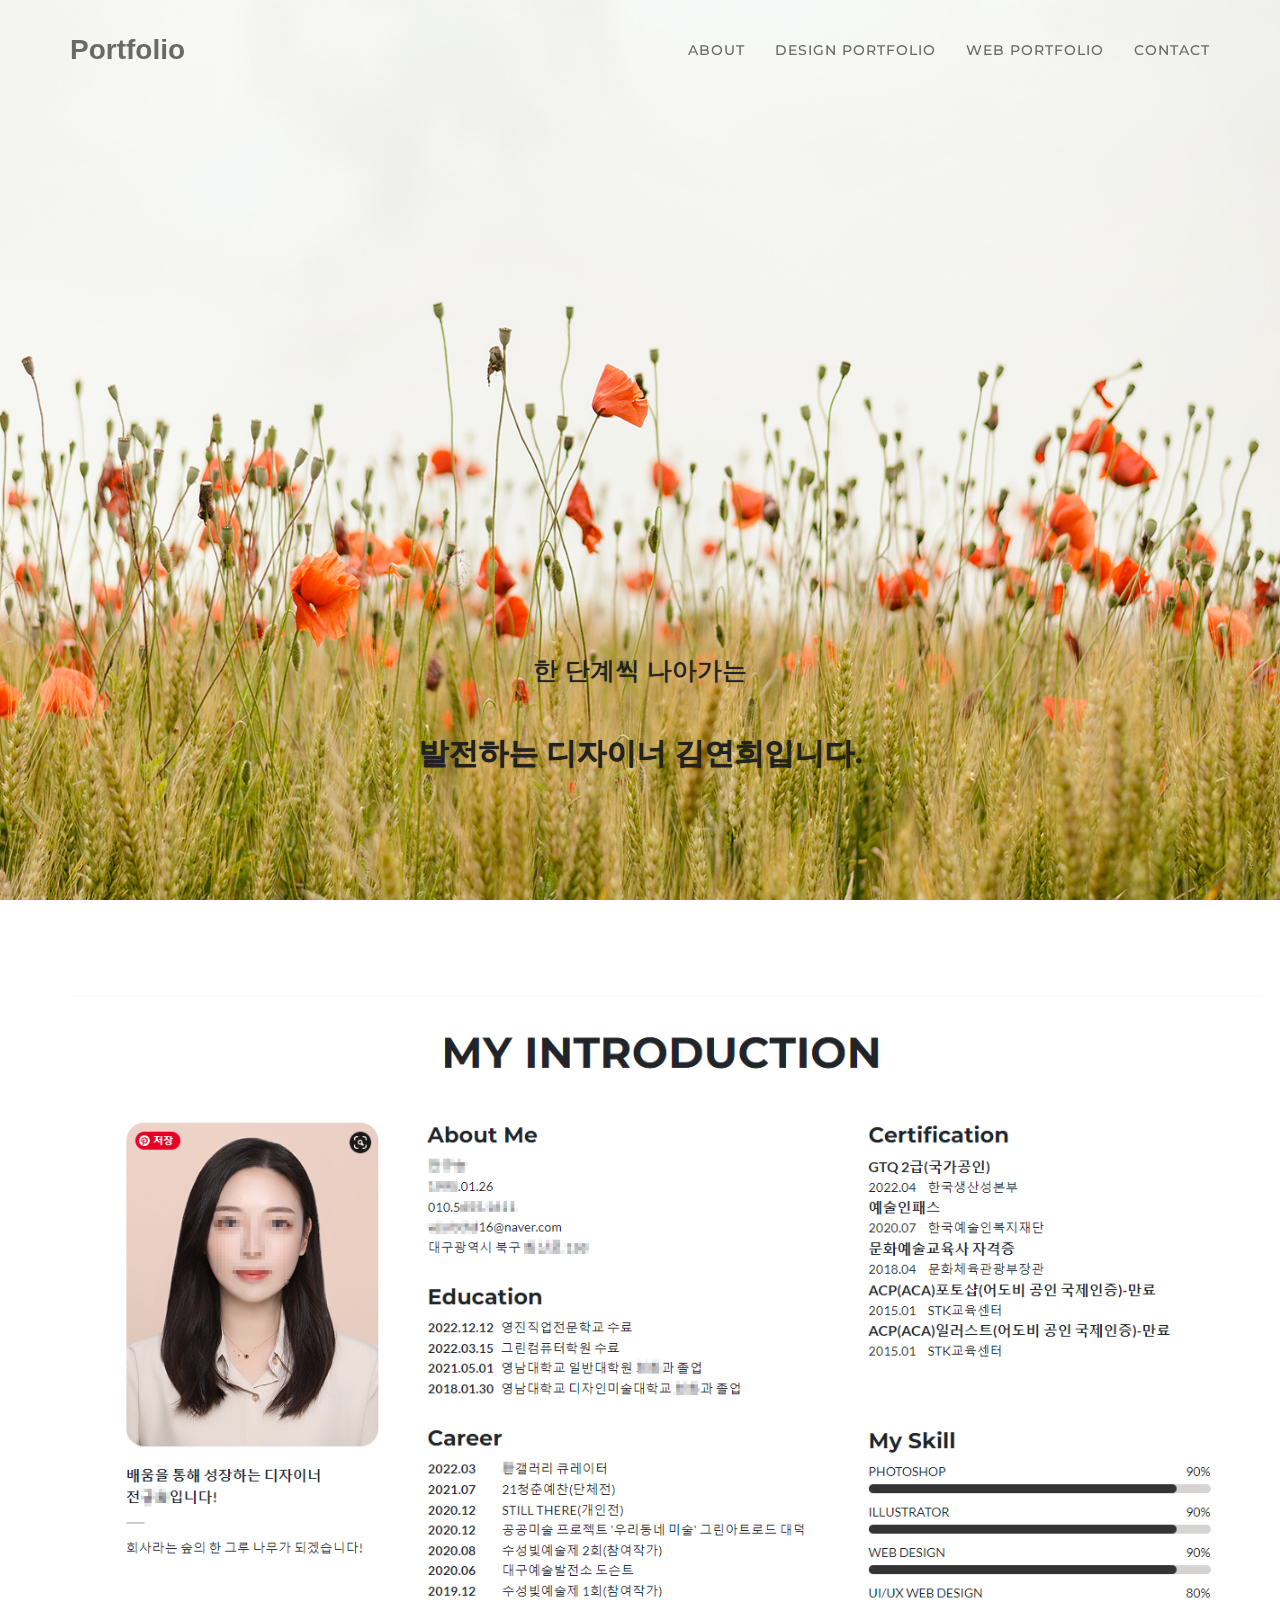
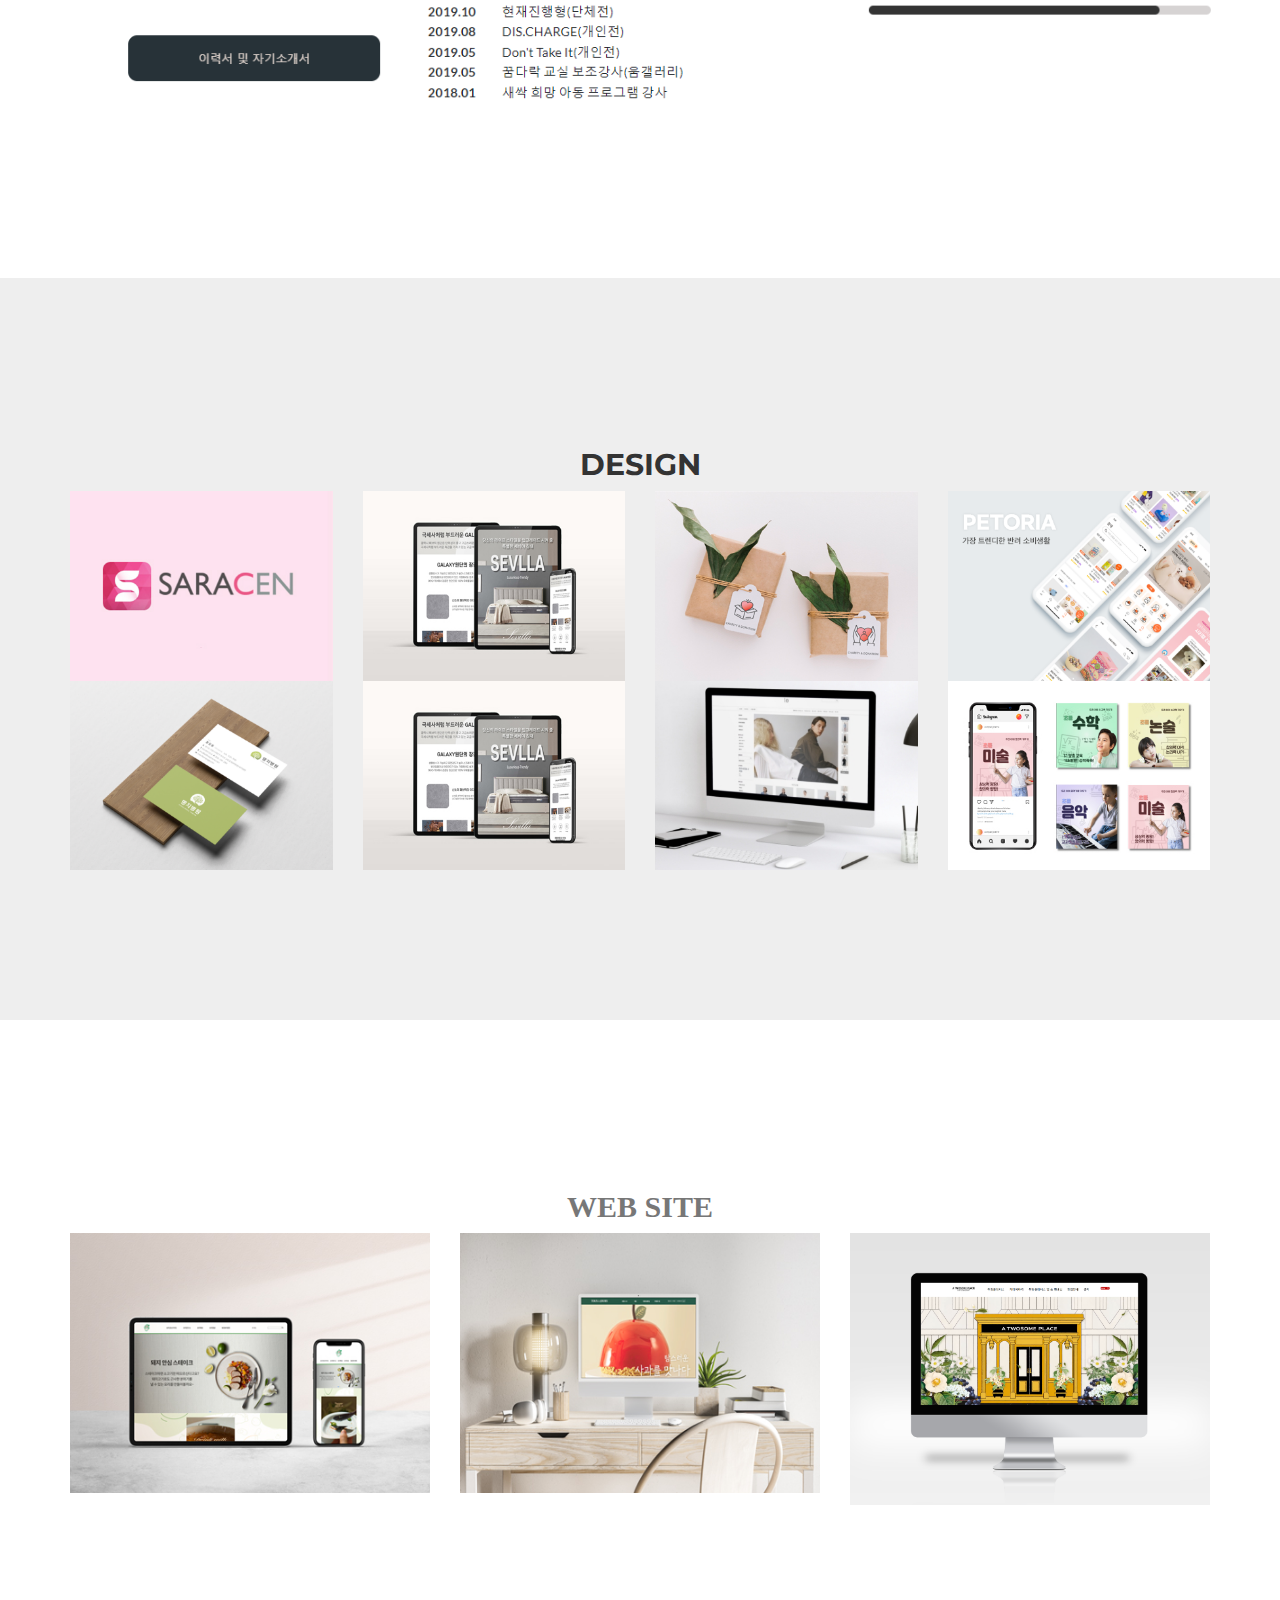
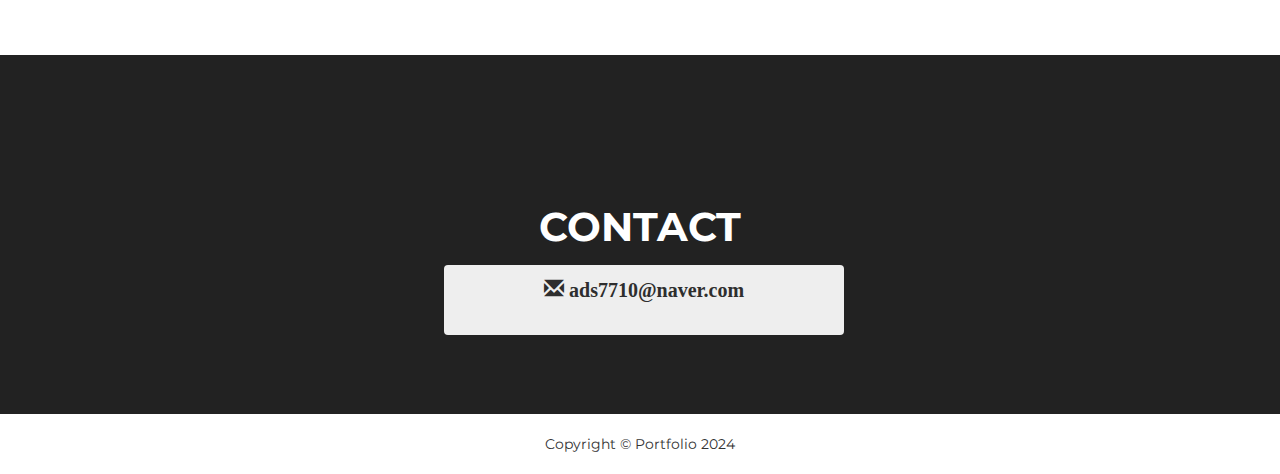
==== index.html @ 78498727 "Add files via upload" ====
<!DOCTYPE html>
<html lang="ko">

<head>
    <meta charset="utf-8">
    <meta http-equiv="X-UA-Compatible" content="IE=edge">
    <meta name="viewport" content="width=device-width, initial-scale=1">
    <title> portfolio </title>
    <link rel="stylesheet" href="https://cdn.jsdelivr.net/npm/wowjs@1.1.3/css/libs/animate.min.css">
    <link href="vendor/bootstrap/css/bootstrap.min.css" rel="stylesheet">
    <link rel="stylesheet" href="https://cdnjs.cloudflare.com/ajax/libs/font-awesome/4.7.0/css/font-awesome.css" />
    <link href="https://fonts.googleapis.com/css?family=Montserrat:400,700" rel="stylesheet" type="text/css">
    <link href="css/agency.css" rel="stylesheet">

</head>

<body id="page-top">
    <!-- #endregion Slider End -->
    <!-- Navigation -->
    <nav id="mainNav" class="navbar navbar-default navbar-custom navbar-fixed-top">
        <div class="container">
            <!-- Brand and toggle get grouped for better mobile display -->
            <div class="navbar-header page-scroll">
                <button type="button" class="navbar-toggle" data-toggle="collapse" data-target="#bs-example-navbar-collapse-1">
                    <span class="sr-only">Toggle navigation</span> Menu <i class="fa fa-bars"></i>
                </button>
                <a class="navbar-brand page-scroll" href="#page-top">Portfolio</a>
            </div>

            <!-- Collect the nav links, forms, and other content for toggling -->
            <div class="collapse navbar-collapse" id="bs-example-navbar-collapse-1">
                <ul class="nav navbar-nav navbar-right">
                    <li class="hidden">
                        <a href="#page-top"></a>
                    </li>
                    <li>
                        <a class="page-scroll" href="#about">About</a>
                    </li>
                    <li>
                        <a class="page-scroll" href="#portfolio">Design Portfolio</a>
                    </li>
                    <li>
                        <a class="page-scroll" href="#portfolio2">Web Portfolio</a>
                    </li>
                    <li>
                        <a class="page-scroll" href="#contact">Contact</a>
                    </li>
                </ul>
            </div>
            <!-- /.navbar-collapse -->
        </div>
        <!-- /.container-fluid -->
    </nav>

    <header>
        <div class="container">
            <div class="intro-text">
                <div class="intro-lead-in wow bounce" data-wow-delay="0s">한 단계씩 나아가는 </div>
                <div class="intro-heading wow fadeInDown" data-wow-delay="0.6s" data-wow-duration="1s">발전하는 디자이너 김연희입니다. </div>
                <a href="#services" class="page-scroll btn btn-xl"></a>
            </div>
        </div>
    </header>

    <!-- About Section -->
    <section id="about">
        <div class="container">
            <div class="row">
                <div class="col-lg-12">
                    <img src="img/about/about.png">
                </div>
            </div>
        </div>
    </section>


    <!-- Portfolio Grid Section -->
    <section id="portfolio" class="bg-light-gray">
        <div class="container">
            <div class="row">
                <div class="col-lg-12 text-center">

                    <h2 class="subtitle">Design</h2>
                </div>
            </div>
            <div class="row">
                <div class="col-md-3 col-sm-6 portfolio-item">
                    <a href="#portfolioModal1" class="portfolio-link" data-toggle="modal">
                        <div class="portfolio-hover">
                            <div class="portfolio-hover-content">
                                <i class="fa fa-plus fa-3x"></i>
                            </div>
                        </div>
                        <img src="img/portfolio/port10.jpg" class="img-responsive" alt="">          <!-- thumbnail 1 -->
                    </a>
                    <div class="caption">
                        <!--  <h4> Contents </h4>
                                               <p class="text-muted"> Contents Design</p>-->
                    </div>
                </div>
                <div class="col-md-3 col-sm-6 portfolio-item">
                    <a href="#portfolioModal2" class="portfolio-link" data-toggle="modal">
                        <div class="portfolio-hover">
                            <div class="portfolio-hover-content">
                                <i class="fa fa-plus fa-3x"></i>
                            </div>
                        </div>
                        <img src="img/portfolio/port08.jpg" class="img-responsive" alt="">          <!-- thumbnail 2 -->
                    </a>
                    <div class="caption">
                        <!-- <h4>Brand Design</h4>
                                              <p class="text-muted">Brand Design</p>-->
                    </div>
                </div>
                <div class="col-md-3 col-sm-6 portfolio-item">
                    <a href="#portfolioModal3" class="portfolio-link" data-toggle="modal">
                        <div class="portfolio-hover">
                            <div class="portfolio-hover-content">
                                <i class="fa fa-plus fa-3x"></i>
                            </div>
                        </div>
                        <img src="img/portfolio/port09.jpg" class="img-responsive" alt="">      <!-- thumbnail 3 -->
                    </a>
                    <div class="caption">
                        <!--    <h4>Contents Design </h4>
                                             <p class="text-muted">Contents Design</p>-->
                    </div>
                </div>
                <div class="col-md-3 col-sm-6 portfolio-item">
                    <a href="#portfolioModal4" class="portfolio-link" data-toggle="modal">
                        <div class="portfolio-hover">
                            <div class="portfolio-hover-content">
                                <i class="fa fa-plus fa-3x"></i>
                            </div>
                        </div>
                        <img src="img/portfolio/port7.png" class="img-responsive" alt="">      <!-- thumbnail 4 -->
                    </a>
                    <div class="caption">
                        <!--  <h4>Contents Design </h4>
                                               <p class="text-muted">Contents Design </p>-->
                    </div>
                </div>
                <div class="col-md-3 col-sm-6 portfolio-item">
                    <a href="#portfolioModal5" class="portfolio-link" data-toggle="modal">
                        <div class="portfolio-hover">
                            <div class="portfolio-hover-content">
                                <i class="fa fa-plus fa-3x"></i>
                            </div>
                        </div>
                        <img src="img/portfolio/port8.png" class="img-responsive" alt="">       <!-- thumbnail 5 -->
                    </a>
                    <div class="caption">
                        <!-- <h4>Contents Design</h4>
                                               <p class="text-muted"> Contents Design </p>-->
                    </div>
                </div>
                <div class="col-md-3 col-sm-6 portfolio-item">
                    <a href="#portfolioModal6" class="portfolio-link" data-toggle="modal">
                        <div class="portfolio-hover">
                            <div class="portfolio-hover-content">
                                <i class="fa fa-plus fa-3x"></i>
                            </div>
                        </div>
                        <img src="img/portfolio/port08.jpg" class="img-responsive" alt="">      <!-- thumbnail 6 -->
                    </a>
                    <div class="caption">
                        <!-- <h4>Mobile UI/UX Design</h4>
                                               <p class="text-muted">Mobile UI/UX Design</p>-->
                    </div>
                </div>
                <div class="col-md-3 col-sm-6 portfolio-item">
                    <a href="#portfolioModal7" class="portfolio-link" data-toggle="modal">
                        <div class="portfolio-hover">
                            <div class="portfolio-hover-content">
                                <i class="fa fa-plus fa-3x"></i>
                            </div>
                        </div>
                        <img src="img/portfolio/port12.jpg" class="img-responsive" alt="">      <!-- thumbnail 7 -->
                    </a>
                    <div class="caption">
                        <!--   <h4>UI/UX Design</h4>
                                            <p class="text-muted">Mobile UI/UX Design</p>-->
                    </div>
                </div>
                <div class="col-md-3 col-sm-6 portfolio-item">
                    <a href="#portfolioModal8" class="portfolio-link" data-toggle="modal">
                        <div class="portfolio-hover">
                            <div class="portfolio-hover-content">
                                <i class="fa fa-plus fa-3x"></i>
                            </div>
                        </div>
                        <img src="img/portfolio/port07.jpg" class="img-responsive" alt="">      <!-- thumbnail 8 -->
                    </a>
                    <div class="caption">
                        <!-- <h4>UI/UX Design</h4>
                                               <p class="text-muted">Mobile UI/UX Design</p>-->
                    </div>
                </div>
            </div>
        </div>
    </section>


    <!------ Web portfolio2 ------>

    <section id="portfolio2" class="">
        <div class="container">
            <div class="row">
                <div class="col-lg-12 text-center">
                    <h2 class="section-subheading text-muted">Web Site</h2>                     <!-- Web Site -->
                </div>
            </div>
            <div class="row">
                <div class="col-md-4 col-sm-6 portfolio-item">
                    <a href="#portfolioModal9" class="portfolio-link" data-toggle="modal">
                        <div class="portfolio-hover">
                            <div class="portfolio-hover-content">
                                <i class="fa fa-plus fa-3x"></i>
                            </div>
                        </div>
                        <img src="img/portfolio/port01.jpg" class="img-responsive" alt="">      <!-- thumbnail 1 -->
                    </a>
                    <div class="portfolio-caption">

                    </div>
                </div>
                <div class="col-md-4 col-sm-6 portfolio-item">
                    <a href="#portfolioModal10" class="portfolio-link" data-toggle="modal">
                        <div class="portfolio-hover">
                            <div class="portfolio-hover-content">
                                <i class="fa fa-plus fa-3x"></i>
                            </div>
                        </div>
                        <img src="img/portfolio/port05.jpg" class="img-responsive" alt="">      <!-- thumbnail 2 -->
                    </a>
                    <div class="portfolio-caption">

                    </div>
                </div>
                <div class="col-md-4 col-sm-6 portfolio-item">
                    <a href="#portfolioModal11" class="portfolio-link" data-toggle="modal">
                        <div class="portfolio-hover">
                            <div class="portfolio-hover-content">
                                <i class="fa fa-plus fa-3x"></i>
                            </div>
                        </div>
                        <img src="img/portfolio/shm.png" class="img-responsive" alt="">         <!-- thumbnail 3 -->
                    </a>
                    <div class="portfolio-caption">

                    </div>
                </div>
            </div>
        </div>
    </section>




    <!-- Contact Section -->
    <section id="contact">
        <div class="container">
            <div class="row">
                <div class="col-lg-12 text-center">
                    <h2 class="section-heading">Contact</h2>
                    <div style="width: 400px; height: 70px; background-color: #eee; ; padding-top: 10px; clear: both; font-family: '맑은 고딕'; font-weight: bolder; color: #2E2E2E; font-size: 20px; border: 1px solid transparent; border-radius: 4px; position: absolute; top: 50%; left: 43%; margin-top:30px; margin-right: 0; margin-left: -114px; margin-bottom: 0;"> <span class="glyphicon glyphicon-envelope" aria-hidden="true"></span> ads7710@naver.com</div>
                </div>
            </div>
        </div>
    </section>

    <footer>
        <div class="container">
            <div class="row">
                <div class="col-md-6">
                    <span class="copyright">Copyright &copy; Portfolio 2024</span>
                </div>
            </div>
        </div>
    </footer>


    <!-- Project 1 -->
    <div class="portfolio-modal modal fade" id="project1" tabindex="-1" role="dialog" aria-hidden="true">
        <div class="modal-dialog">
            <div class="modal-content">
                <div class="close-modal" data-dismiss="modal">
                    <div class="lr">
                        <div class="rl">
                        </div>
                    </div>
                </div>
                <div class="container">
                    <div class="row">
                        <div class="col-lg-12 col-lg-offset-2">
                            <div class="modal-body">
                                <!-- Project Details Go Here -->
                                <h2> Web Contents Design </h2>
                                <p class="item-intro text-muted">Web Contents Design </p>
                                <img class="img-centered" src="img/portfolio/banner0.jpg" alt="포트폴리오">
                                <p> 그래픽 수업을 통해 만든 결과물입니다. </p>
                                <p>그래픽 프로그램을 이용한 그림작업,포스터디자인,리플렛,브러슈어 작업을 할 수 있습니다.
                                </p>
                                <button type="butt#a96280on" class="btn btn-primary" data-dismiss="modal"><i class="fa fa-times"></i> Close Project</button>
                            </div>
                        </div>
                    </div>
                </div>
            </div>
        </div>
    </div>

    <div class="portfolio-modal modal fade" id="portfolioModal1" tabindex="-1" role="dialog" aria-hidden="true">
        <div class="modal-dialog">
            <div class="modal-content">
                <div class="close-modal" data-dismiss="modal">
                    <div class="lr">
                        <div class="rl">
                        </div>
                    </div>
                </div>
                <div class="container">
                    <div class="row">
                        <div class="col-lg-12 col-lg-offset-2">
                            <div class="modal-body">
                                <!-- Project Details Go Here -->
                                <h2> Web Contents Design </h2>
                                <p class="item-intro text-muted">Web Contents Design </p>
                                <img class="img-centered" src="img/portfolio/banner0.jpg" alt="포트폴리오">
                                <p> 그래픽 수업을 통해 만든 결과물입니다. </p>
                                <p>그래픽 프로그램을 이용한 그림작업,포스터디자인,리플렛,브러슈어 작업을 할 수 있습니다.
                                </p>
                                <button type="butt#a96280on" class="btn btn-primary" data-dismiss="modal"><i class="fa fa-times"></i> Close Project</button>
                            </div>
                        </div>
                    </div>
                </div>
            </div>
        </div>
    </div>








    <!-- Portfolio Modals -->
    <!-- Use the modals below to showcase details about your portfolio projects! -->

    <!-- Portfolio Modal 1 -->
    <div class="portfolio-modal modal fade" id="portfolioModal1" tabindex="-1" role="dialog" aria-hidden="true">
        <div class="modal-dialog">
            <div class="modal-content">
                <div class="close-modal" data-dismiss="modal">
                    <div class="lr">
                        <div class="rl">
                        </div>
                    </div>
                </div>
                <div class="container">
                    <div class="row">
                        <div class="col-lg-12 col-lg-offset-2">
                            <div class="modal-body">
                                <!-- Project Details Go Here -->
                                <h2> Web Contents Design </h2>
                                <p class="item-intro text-muted">Web Contents Design </p>
                                <img class="img-centered" src="img/portfolio/banner0.jpg" alt="포트폴리오">
                                <p> 그래픽 수업을 통해 만든 결과물입니다. </p>
                                <p>그래픽 프로그램을 이용한 그림작업,포스터디자인,리플렛,브러슈어 작업을 할 수 있습니다.
                                </p>
                                <button type="butt#a96280on" class="btn btn-primary" data-dismiss="modal"><i class="fa fa-times"></i> Close Project</button>
                            </div>
                        </div>
                    </div>
                </div>
            </div>
        </div>
    </div>

    <!-- Portfolio Modal 2 -->
    <div class="portfolio-modal modal fade" id="portfolioModal2" tabindex="-1" role="dialog" aria-hidden="true">
        <div class="modal-dialog">
            <div class="modal-content">
                <div class="close-modal" data-dismiss="modal">
                    <div class="lr">
                        <div class="rl">
                        </div>
                    </div>
                </div>
                <div class="container">
                    <div class="row">
                        <div class="col-lg-12 col-lg-offset-2">
                            <div class="modal-body">
                                <h2> Brand </h2>
                                <p class="item-intro text-muted"> Brand work </p>
                                <img class="img-responsive img-centered" src="img/portfolio/clinic.png" alt="상품 사진 밝기 보"><br>
                                <img class="img-responsive img-centered" src="img/portfolio/doggy-on.jpg" alt="상품 사진 밝기 보">
                                <p>기업에 맞는 브랜드 디자인을 할 수 있습나다. </p>
                                <p></p>
                                <button type="button" class="btn btn-primary" data-dismiss="modal"><i class="fa fa-times"></i> Close Project</button>
                            </div>
                        </div>
                    </div>
                </div>
            </div>
        </div>
    </div>

    <!-- Portfolio Modal 3 -->
    <div class="portfolio-modal modal fade" id="portfolioModal3" tabindex="-1" role="dialog" aria-hidden="true">
        <div class="modal-dialog">
            <div class="modal-content">
                <div class="close-modal" data-dismiss="modal">
                    <div class="lr">
                        <div class="rl">
                        </div>
                    </div>
                </div>
                <div class="container">
                    <div class="row">
                        <div class="col-lg-12 col-lg-offset-2">
                            <div class="modal-body">
                                <!-- Project Details Go Here -->
                                <h2> Web site work </h2>
                                <p class="item-intro text-muted"> </p>
                                <p class="item-intro text-muted"><span> view </span>
                                    <a href="http://id.dothome.co.kr"> http://id.dothome.co.kr </a>
                                </p>
                                <p class="item-intro text-muted"> <span> Adobe XD or Figma link </span>
                                    <a href="http://id.dothome.co.kr"> https://www.figma.com/file </a>
                                </p>

                                <img class="img-responsive img-centered" src="img/portfolio/davinci.jpg" alt="웹페이지 제">

                                <p> Web site를 제작할 수 있습니다.</p>
                                <button type="button" class="btn btn-primary" data-dismiss="modal"><i class="fa fa-times"></i> Close Project</button>
                            </div>
                        </div>
                    </div>
                </div>
            </div>
        </div>
    </div>

    <!-- Portfolio Modal 4 -->
    <div class="portfolio-modal modal fade" id="portfolioModal4" tabindex="-1" role="dialog" aria-hidden="true">
        <div class="modal-dialog">
            <div class="modal-content">
                <div class="close-modal" data-dismiss="modal">
                    <div class="lr">
                        <div class="rl">
                        </div>
                    </div>
                </div>
                <div class="container">
                    <div class="row">
                        <div class="col-lg-12 col-lg-offset-2">
                            <div class="modal-body">
                                <!-- Project Details Go Here -->
                                <h2>Web site work</h2>
                                <p class="item-intro text-muted">Web site work 제작</p>

                                <img class="img-responsive img-centered" src="img/portfolio/beatsport.png" alt="">
                                <p> Web site를 제작할 수 있습니다.</p>
                                <button type="button" class="btn btn-primary" data-dismiss="modal"><i class="fa fa-times"></i> Close Project</button>
                            </div>
                        </div>
                    </div>
                </div>
            </div>
        </div>
    </div>

    <!-- Portfolio Modal 5 -->
    <div class="portfolio-modal modal fade" id="portfolioModal5" tabindex="-1" role="dialog" aria-hidden="true">
        <div class="modal-dialog">
            <div class="modal-content">
                <div class="close-modal" data-dismiss="modal">
                    <div class="lr">
                        <div class="rl">
                        </div>
                    </div>
                </div>
                <div class="container">
                    <div class="row">
                        <div class="col-lg-12 col-lg-offset-2">
                            <div class="modal-body">
                                <!-- Project Details Go Here -->
                                <h2>Shoppingmall Website </h2>
                                <p class="item-intro text-muted">
                                <h3>Link :<a href="http://gkflfl333.cafe24.com/" style="text-transform: lowercase;font-style:italic; "> http://gkflfl333.cafe24.com/</a></h3>
                                <img class="img-centered" src="img/portfolio/cafe24.png" alt="">

                                <button type="button" class="btn btn-primary" data-dismiss="modal"><i class="fa fa-times"></i> Close Project</button>
                            </div>
                        </div>
                    </div>
                </div>
            </div>
        </div>
    </div>

    <!-- Portfolio Modal 6 -->
    <div class="portfolio-modal modal fade" id="portfolioModal6" tabindex="-1" role="dialog" aria-hidden="true">
        <div class="modal-dialog">
            <div class="modal-content">
                <div class="close-modal" data-dismiss="modal">
                    <div class="lr">
                        <div class="rl">
                        </div>
                    </div>
                </div>
                <div class="container">
                    <div class="row">
                        <div class="col-lg-12 col-lg-offset-2">
                            <div class="modal-body">
                                <!-- Project Details Go Here -->
                                <h2>UI/UX Mobile Design</h2>
                                <p class="item-intro text-muted">UI/UX Mobile Design</p>
                                <img class="img-responsive img-centered" src="img/portfolio/uxui.png" alt="">
                                <p></p>
                                <button type="button" class="btn btn-primary" data-dismiss="modal"><i class="fa fa-times"></i> Close Project</button>
                            </div>
                        </div>
                    </div>
                </div>
            </div>
        </div>
    </div>

    <!-- Portfolio Modal 7 -->
    <div class="portfolio-modal modal fade" id="portfolioModal7" tabindex="-1" role="dialog" aria-hidden="true">
        <div class="modal-dialog">
            <div class="modal-content">
                <div class="close-modal" data-dismiss="modal">
                    <div class="lr">
                        <div class="rl">
                        </div>
                    </div>
                </div>
                <div class="container">
                    <div class="row">
                        <div class="col-lg-12 col-lg-offset-2">
                            <div class="modal-body">
                                <!-- Project Details Go Here -->
                                <h2>UI/UX Mobile Design</h2>
                                <p class="item-intro text-muted">UI/UX Mobile Design</p>
                                <img class="img-responsive img-centered" src="img/portfolio/uxui.png" alt="">
                                <p></p>
                                <button type="button" class="btn btn-primary" data-dismiss="modal"><i class="fa fa-times"></i> Close Project</button>
                            </div>
                        </div>
                    </div>
                </div>
            </div>
        </div>
    </div>

    <!-- Portfolio Modal 8 -->
    <div class="portfolio-modal modal fade" id="portfolioModal8" tabindex="-1" role="dialog" aria-hidden="true">
        <div class="modal-dialog">
            <div class="modal-content">
                <div class="close-modal" data-dismiss="modal">
                    <div class="lr">
                        <div class="rl">
                        </div>
                    </div>
                </div>
                <div class="container">
                    <div class="row">
                        <div class="col-lg-12 col-lg-offset-2">
                            <div class="modal-body">
                                <!-- Project Details Go Here -->
                                <h2>UI/UX Mobile Design</h2>
                                <p class="item-intro text-muted">UI/UX Mobile Design</p>
                                <img class="img-responsive img-centered" src="img/portfolio/uxui.png" alt="">
                                <p></p>
                                <button type="button" class="btn btn-primary" data-dismiss="modal"><i class="fa fa-times"></i> Close Project</button>
                            </div>
                        </div>
                    </div>
                </div>
            </div>
        </div>
    </div>


    <!-- web Portfolio2 Modal 9 -->
    <!-- Portfolio Modal 9 -->

    <div class="portfolio-modal modal fade" id="portfolioModal9" tabindex="-1" role="dialog" aria-hidden="true">
        <div class="modal-dialog">
            <div class="modal-content">
                <div class="close-modal" data-dismiss="modal">
                    <div class="lr">
                        <div class="rl">
                        </div>
                    </div>
                </div>
                <div class="container">
                    <div class="row">
                        <div class="col-lg-12 col-lg-offset-2">
                            <div class="modal-body">
                                <!-- Project Details Go Here -->
                                <h2>LIVE Website </h2>
                                <h5>Responsive Renewal web Design
                                </h5>
                                <p>
                                    <button class="btn btn-primary"><a href="http://bootnip.dothome.co.kr/project.pdf" style="text-transform: lowercase;font-style:italic; "> 기획서 보기 </a></button>
                                    <button class="btn btn-primary"><a href="http://gkflfl333.cafe24.com/" style="text-transform: lowercase;font-style:italic; "> 사이트 바로가기 </a></button>
                                </p>
                                <img class="img-responsive img-centered" src="img/portfolio/p09.jpg" alt="">
                                <p></p>
                                <button type="button" class="btn btn-primary" data-dismiss="modal"><i class="fa fa-times"></i> Close Project</button>
                            </div>
                        </div>
                    </div>
                </div>
            </div>
        </div>
    </div>

    <!-- Portfolio Modal 10 -->
    <div class="portfolio-modal modal fade" id="portfolioModal10" tabindex="-1" role="dialog" aria-hidden="true">
        <div class="modal-dialog">
            <div class="modal-content">
                <div class="close-modal" data-dismiss="modal">
                    <div class="lr">
                        <div class="rl">
                        </div>
                    </div>
                </div>
                <div class="container">
                    <div class="row">
                        <div class="col-lg-12 col-lg-offset-2">
                            <div class="modal-body">
                                <!-- Project Details Go Here -->
                                <h2>Website Project</h2>
                                <h5 class="item-intro text-muted">Renewal web Design</h5>
                                <p>
                                    <button class="btn btn-primary"><a href="http://bootnip.dothome.co.kr/project.pdf" style="text-transform: lowercase;font-style:italic; "> 기획서 보기 </a></button>
                                    <button class="btn btn-primary"><a href="http://gkflfl333.cafe24.com/" style="text-transform: lowercase;font-style:italic; "> Figma Design </a></button>
                                    <button class="btn btn-primary"><a href="http://gkflfl333.cafe24.com/" style="text-transform: lowercase;font-style:italic; "> 사이트 바로가기 </a></button>
                                </p>
                                <img class="img-responsive img-centered" src="img/portfolio/p10.jpg" alt="">
                                <p></p>
                                <button type="button" class="btn btn-primary" data-dismiss="modal"><i class="fa fa-times"></i> Close Project</button>
                            </div>
                        </div>
                    </div>
                </div>
            </div>
        </div>
    </div>

    <!-- Portfolio Modal 11 -->
    <div class="portfolio-modal modal fade" id="portfolioModal11" tabindex="-1" role="dialog" aria-hidden="true">
        <div class="modal-dialog">
            <div class="modal-content">
                <div class="close-modal" data-dismiss="modal">
                    <div class="lr">
                        <div class="rl">
                        </div>
                    </div>
                </div>
                <div class="container">
                    <div class="row">
                        <div class="col-lg-12 col-lg-offset-2">
                            <div class="modal-body">
                                <!-- Project Details Go Here -->
                                <h2>Shoppingmall Design</h2>
                                <h5 class="item-intro text-muted">Cafe24 Design</h5>
                                <p><button class="btn btn-primary"><a href="http://gkflfl333.cafe24.com/" style="text-transform: lowercase;font-style:italic; "> 사이트 바로가기 </a></button>
                                </p>
                                <img class="img-responsive img-centered" src="img/portfolio/shop.jpg" alt="">
                                <p></p>
                                <button type="button" class="btn btn-primary" data-dismiss="modal"><i class="fa fa-times"></i> Close Project</button>
                            </div>
                        </div>
                    </div>
                </div>
            </div>
        </div>
    </div>
    <!-- jQuery -->
    <script src="vendor/jquery/jquery.min.js"></script>

    <!-- Bootstrap Core JavaScript -->
    <script src="vendor/bootstrap/js/bootstrap.min.js"></script>

    <!-- Plugin JavaScript -->
    <script src="https://cdnjs.cloudflare.com/ajax/libs/jquery-easing/1.3/jquery.easing.min.js" integrity="sha384-mE6eXfrb8jxl0rzJDBRanYqgBxtJ6Unn4/1F7q4xRRyIw7Vdg9jP4ycT7x1iVsgb" crossorigin="anonymous"></script>

    <!-- Contact Form JavaScript -->
    <script src="js/jqBootstrapValidation.js"></script>
    <script src="js/contact_me.js"></script>

    <!-- Theme JavaScript -->
    <script src="js/agency.min.js"></script>
    <script src="https://cdn.jsdelivr.net/npm/wowjs@1.1.3/dist/wow.min.js"></script>
    <script>
        window.addEventListener('scroll', function(e) {
            if ($(window).scrollTop() <= 50) {
                $('.wow').removeClass('animated');
                $('.wow').removeAttr('style');
                new WOW().init();
            }
        });

    </script>

</body>

</html>
---- css/agency.css ----
/*!
 * Start Bootstrap - Agency v3.3.7+1 (http://startbootstrap.com/template-overviews/agency)
 * Copyright 2013-2016 Start Bootstrap
 * Licensed under MIT (https://github.com/BlackrockDigital/startbootstrap/blob/gh-pages/LICENSE)
 */
.btn-primary.active,
.btn-primary:active,
.btn-xl.active,
.btn-xl:active,
.open .dropdown-toggle.btn-primary,
.open .dropdown-toggle.btn-xl {
    background-image: none
}

body {
    overflow-x: hidden;
    font-family: "Roboto Slab", "Helvetica Neue", Helvetica, Arial, sans-serif;
    webkit-tap-highlight-color: #fed136
}

.btn-primary,
.btn-xl,
h1,
h2,
h3,
h4,
h5,
h6 {
    font-family: Montserrat, "Helvetica Neue", Helvetica, Arial, sans-serif;
    text-transform: uppercase;
    font-weight: 700
}

.text-muted {
    color: #777777;
    font-family: 'alex-brush';
}

.text-primary,
a {
    color: #000000
}

p {
    font-size: 14px;
    line-height: 1.75
}

p.large {
    font-size: 16px
}

a,
a.active,
a:active,
a:focus,
a:hover {
    outline: 0
}

a.active,
a:active,
a:focus,
a:hover {
    color: #eee;
}

.img-centered {
    margin: 0 auto
}

.bg-light-gray {
    background-color: #eee
}

.bg-darkest-gray {
    background-color: antiquewhite;
}

.btn-primary {
    color: #444444;
    background-color: white;
    border-color: #444444
}

.btn-primary.active,
.btn-primary:active,
.btn-primary:focus,
.btn-primary:hover,
.open .dropdown-toggle.btn-primary {
    color: #696969;
    background-color: #444444;
    border-color: #696969;
}

.btn-primary.disabled,
.btn-primary.disabled.active,
.btn-primary.disabled:active,
.btn-primary.disabled:focus,
.btn-primary.disabled:hover,
.btn-primary[disabled],
.btn-primary[disabled].active,
.btn-primary[disabled]:active,
.btn-primary[disabled]:focus,
.btn-primary[disabled]:hover,
fieldset[disabled] .btn-primary,
fieldset[disabled] .btn-primary.active,
fieldset[disabled] .btn-primary:active,
fieldset[disabled] .btn-primary:focus,
fieldset[disabled] .btn-primary:hover {
    background-color: #fed136;
    border-color: #fed136
}

.btn-primary .badge {
    color: #fed136;
    background-color: #fff
}

.btn-xl {
    color: #ffffff;
    background-color: border-color: #696969;
    border-radius: 3px;
    font-size: 18px;
    padding: 20px 40px
}

.btn-xl.active,
.btn-xl:active,
.btn-xl:focus,
.btn-xl:hover,
.open .dropdown-toggle.btn-xl {
    color: #ffffff;
    background-color: rgba(198, 198, 198, 0.4);
    border-color: rgba(198, 198, 198, 0.4);

}

.btn-xl.disabled,
.btn-xl.disabled.active,
.btn-xl.disabled:active,
.btn-xl.disabled:focus,
.btn-xl.disabled:hover,
.btn-xl[disabled],
.btn-xl[disabled].active,
.btn-xl[disabled]:active,
.btn-xl[disabled]:focus,
.btn-xl[disabled]:hover,
fieldset[disabled] .btn-xl,
fieldset[disabled] .btn-xl.active,
fieldset[disabled] .btn-xl:active,
fieldset[disabled] .btn-xl:focus,
fieldset[disabled] .btn-xl:hover {
    background-color: #fed136;
    border-color: #fed136
}

.btn-xl .badge {
    color: #fed136;
    background-color: #fff
}

.navbar-custom {
    background-color: #696969;
    border-color: transparent
}

.navbar-custom .navbar-brand {
    color: #696969;
    font-family: "Helvetica Neue", Helvetica, Arial, sans-serif;
    font-weight: bolder;
}

.navbar-custom .navbar-brand.active,
.navbar-custom .navbar-brand:active,
.navbar-custom .navbar-brand:focus,
.navbar-custom .navbar-brand:hover {
    color: #696969;
    font-family: "Helvetica Neue", Helvetica, Arial, sans-serif;
}

.navbar-custom .nav li a,
.navbar-custom .navbar-toggle {
    font-family: Montserrat, "Helvetica Neue", Helvetica, Arial, sans-serif;
    color: #696969;
    text-transform: uppercase
}

.navbar-custom .navbar-collapse {
    border-color: rgba(255, 255, 255, 0.02)
}

.navbar-custom .navbar-toggle {
    background-color: ;
    border-color: ;
    font-size: 12px
}

.navbar-custom .navbar-toggle:focus,
.navbar-custom .navbar-toggle:hover {
    background-color: #444444
}

.navbar-custom .nav li a {
    font-weight: 510;
    letter-spacing: 1px;
    color: #696969;
    ;
}

.navbar-custom .nav li a:focus,
.navbar-custom .nav li a:hover {
    color: #c6c6c6;
    outline: 0
}

.navbar-custom .navbar-nav > .active > a {
    border-radius: 0;
    color: #080808;
    background-color: darkslategray
}

.navbar-custom .navbar-nav > .active > a:focus,
.navbar-custom .navbar-nav > .active > a:hover {
    color: #c6c6c6;
    background-color: #444444
}

@media (min-width:768px) {
    .navbar-custom {
        background-color: transparent;
        padding: 25px 0;
        -webkit-transition: padding .3s;
        -moz-transition: padding .3s;
        transition: padding .3s;
        border: none
    }

    .navbar-custom .navbar-brand {
        font-size: 2em;
        -webkit-transition: all .3s;
        -moz-transition: all .3s;
        transition: all .3s
    }

    .navbar-custom .navbar-nav > .active > a {
        border-radius: 3px
    }

    .navbar-custom.affix {
        background-color: #121213;
        padding: 10px 0
    }

    .navbar-custom.affix .navbar-brand {
        font-size: 1.5em
    }
}

header {
    height: 100vh;

    background-image: url(../img/ba12.jpg);
    background-repeat: no-repeat;
    background-attachment: scroll;
    background-position: center center;
    -webkit-background-size: 100% 100%;
    -moz-background-size: cover;
    background-size: 100% 100%;
    -o-background-size: cover;
    text-align: center;
    color: #222;

}

header .intro-text {
    padding-top: 550px;
    padding-bottom: 4rem
}

header .intro-text .intro-lead-in {
    font-family: "Droid Serif", "Helvetica Neue", Helvetica, Arial, sans-serif;
    font-style: 500;
    font-size: 25px;
    line-height: 22px;
    margin-bottom: 25px;
}

header .intro-text .intro-heading {
    font-family: "맑은 고딕", Montserrat, "Helvetica Neue", Helvetica, Arial, sans-serif;
    text-transform: uppercase;
    font-weight: 600;
    font-size: 30px;
    line-height: 50px;
    margin-bottom: 25px;

}

@media (min-width:768px) {
    header .intro-text {
        padding-top: 650px;
        padding-bottom: 200px
    }

    header .intro-text .intro-lead-in {
        font-family: "Droid Serif", "Helvetica Neue", Helvetica, Arial, sans-serif;
        font-style: normal;
        font-size: 25px;
        line-height: 40px;
        margin-bottom: 25px;
        text-shadow: 0px 0px 1px #000;
    }

    header .intro-text .intro-heading {
        font-family: "맑은 고딕"Montserrat, "Helvetica Neue", Helvetica, Arial, sans-serif;
        text-transform: uppercase;
        font-weight: 600;
        font-size: 30px;
        line-height: 75px;
        margin-bottom: 50px;
        text-shadow: 0px 0px 1px #000;
    }
}

section {
    padding: 170px 0;
}

section h2.section-heading {
    font-size: 40px;
    margin-top: 0;
    margin-bottom: 15px;
}

section h4 {
    font-size: 1.8rem;
    font-family: "Droid Serif", "Helvetica Neue", Helvetica, Arial, sans-serif;
    text-transform: none;
    font-weight: 400;
    margin-bottom: 20px;
}

@media (min-width: 768px) {
    section {
        padding: 150px 0;
    }
}

.service-heading {
    margin: 15px 0;
    text-transform: none;
}

#portfolio .portfolio-item {
    margin: 0 0 5px;
    right: 0;
}

#portfolio .portfolio-item img {
    width: 100%;
}

#portfolio2 .portfolio-item img {
    width: 100%;
}

.portfolio-item .portfolio-link {
    display: block;
    position: relative;
    max-width: 440px;
    margin: 0 auto;
}

.portfolio-item .portfolio-link .portfolio-hover {
    background: rgba(0, 0, 0, 0.5);
    position: absolute;
    width: 100%;
    height: 100%;
    opacity: 0;
    transition: all ease 0.5s;
    -webkit-transition: all ease 0.5s;
    -moz-transition: all ease 0.5s;
}

.portfolio-item .portfolio-link .portfolio-hover:hover {
    opacity: 1;
}

.portfolio-item .portfolio-link .portfolio-hover .portfolio-hover-content {
    position: absolute;
    width: 100%;
    height: 20px;
    font-size: 20px;
    text-align: center;
    top: 50%;
    margin-top: -12px;
    color: white;
}

#portfolio .portfolio-item .portfolio-link .portfolio-hover .portfolio-hover-content i {
    margin-top: -12px;
}

#portfolio .portfolio-item .portfolio-link .portfolio-hover .portfolio-hover-content h3,
#portfolio .portfolio-item .portfolio-link .portfolio-hover .portfolio-hover-content h4 {
    margin: 0;
}

#portfolio .portfolio-item .portfolio-caption {
    max-width: 400px;
    margin: 0 auto;
    background-color: white;
    text-align: center;
    padding: 15px;
}

#portfolio .portfolio-item .portfolio-caption h4 {
    text-transform: capitalize;
    margin: 0;
}

#portfolio .portfolio-item .portfolio-caption p {
    font-family: "Droid Serif", "Helvetica Neue", Helvetica, Arial, sans-serif;
    font-style: italic;
    font-size: 16px;
    margin: 0;
}

#portfolio * {
    z-index: 2;
}

@media (min-width: 767px) {
    #portfolio .portfolio-item {
        margin: 0 auto;
    }

}

aside.clients img {
    margin: 50px auto;
}

section#about {
    padding-top: 90px;

}

section#contact {
    background-color: #222222;
    background-image: url('../img/map-image.png');
    background-position: center;
    background-repeat: no-repeat;
}

section#contact .section-heading {
    color: white;
}

section#contact .form-group {
    margin-bottom: 25px;
}

section#contact .form-group input,
section#contact .form-group textarea {
    padding: 20px;
}

section#contact .form-group input.form-control {
    height: auto;
}

section#contact .form-group textarea.form-control {
    height: 236px;
}

section#contact .form-control:focus {
    border-color: #fed136;
    box-shadow: none;
}

section#contact ::-webkit-input-placeholder {
    font-family: "Montserrat", "Helvetica Neue", Helvetica, Arial, sans-serif;
    text-transform: uppercase;
    font-weight: 700;
    color: #eeeeee;
}

section#contact :-moz-placeholder {
    /* Firefox 18- */
    font-family: "Montserrat", "Helvetica Neue", Helvetica, Arial, sans-serif;
    text-transform: uppercase;
    font-weight: 700;
    color: #eeeeee;
}

section#contact ::-moz-placeholder {
    /* Firefox 19+ */
    font-family: "Montserrat", "Helvetica Neue", Helvetica, Arial, sans-serif;
    text-transform: uppercase;
    font-weight: 700;
    color: #eeeeee;
}

section#contact :-ms-input-placeholder {
    font-family: "Montserrat", "Helvetica Neue", Helvetica, Arial, sans-serif;
    text-transform: uppercase;
    font-weight: 700;
    color: #eeeeee;
}

section#contact .text-danger {
    color: #e74c3c;
}

footer {
    padding: 10px 0;
    text-align: center;
}

footer span.copyright {
    line-height: 40px;
    font-family: "Montserrat", "Helvetica Neue", Helvetica, Arial, sans-serif;
    text-transform: uppercase;
    text-transform: none;
}

footer ul.quicklinks {
    margin-bottom: 0;
    line-height: 40px;
    font-family: "Montserrat", "Helvetica Neue", Helvetica, Arial, sans-serif;
    text-transform: uppercase;
    text-transform: none;
}

ul.social-buttons {
    margin-bottom: 0;
}

ul.social-buttons li a {
    display: block;
    background-color: #222222;
    height: 40px;
    width: 40px;
    border-radius: 100%;
    font-size: 20px;
    line-height: 40px;
    color: white;
    outline: none;
    -webkit-transition: all 0.3s;
    -moz-transition: all 0.3s;
    transition: all 0.3s;
}

ul.social-buttons li a:hover,
ul.social-buttons li a:focus,
ul.social-buttons li a:active {
    background-color: #fed136;
}

.btn:focus,
.btn:active,
.btn.active,
.btn:active:focus {
    outline: none;
}

.portfolio-modal .modal-dialog {
    margin: 0;
    height: 100%;
    width: auto;
}

.portfolio-modal .modal-content {
    border-radius: 0;
    background-clip: border-box;
    -webkit-box-shadow: none;
    box-shadow: none;
    border: none;
    min-height: 100%;
    padding: 100px 0;
    text-align: center;
}

.portfolio-modal .modal-content h2 {
    margin-bottom: 15px;
    font-size: 3em;
}

.portfolio-modal .modal-content p {
    margin-bottom: 30px;
}

.portfolio-modal .modal-content p.item-intro {
    margin: 20px 0 30px;
    font-family: "Droid Serif", "Helvetica Neue", Helvetica, Arial, sans-serif;
    font-style: italic;
    font-size: 16px;
}

.portfolio-modal .modal-content ul.list-inline {
    margin-bottom: 30px;
    margin-top: 0;
}

.portfolio-modal .modal-content img {
    width: 1200px;
    margin-bottom: 30px;
}

.portfolio-modal .close-modal {
    position: absolute;
    width: 75px;
    height: 75px;
    background-color: transparent;
    top: 25px;
    right: 25px;
    cursor: pointer;
}

.portfolio-modal .close-modal:hover {
    opacity: 0.3;
}

.portfolio-modal .close-modal .lr {
    height: 75px;
    width: 1px;
    margin-left: 35px;
    background-color: #222222;
    transform: rotate(45deg);
    -ms-transform: rotate(45deg);
    /* IE 9 */
    -webkit-transform: rotate(45deg);
    /* Safari and Chrome */
    z-index: 1051;
}

.portfolio-modal .close-modal .lr .rl {
    height: 75px;
    width: 1px;
    background-color: #222222;
    transform: rotate(90deg);
    -ms-transform: rotate(90deg);
    /* IE 9 */
    -webkit-transform: rotate(90deg);
    /* Safari and Chrome */
    z-index: 1052;
}

.portfolio-modal .modal-backdrop {
    opacity: 0;
    display: none;
}

::-moz-selection {
    text-shadow: none;
    background: #fed136;
}

::selection {
    text-shadow: none;
    background: #fed136;
}

img::selection {
    background: transparent;
}

img::-moz-selection {
    background: transparent;
}

body {
    webkit-tap-highlight-color: #fed136;
}
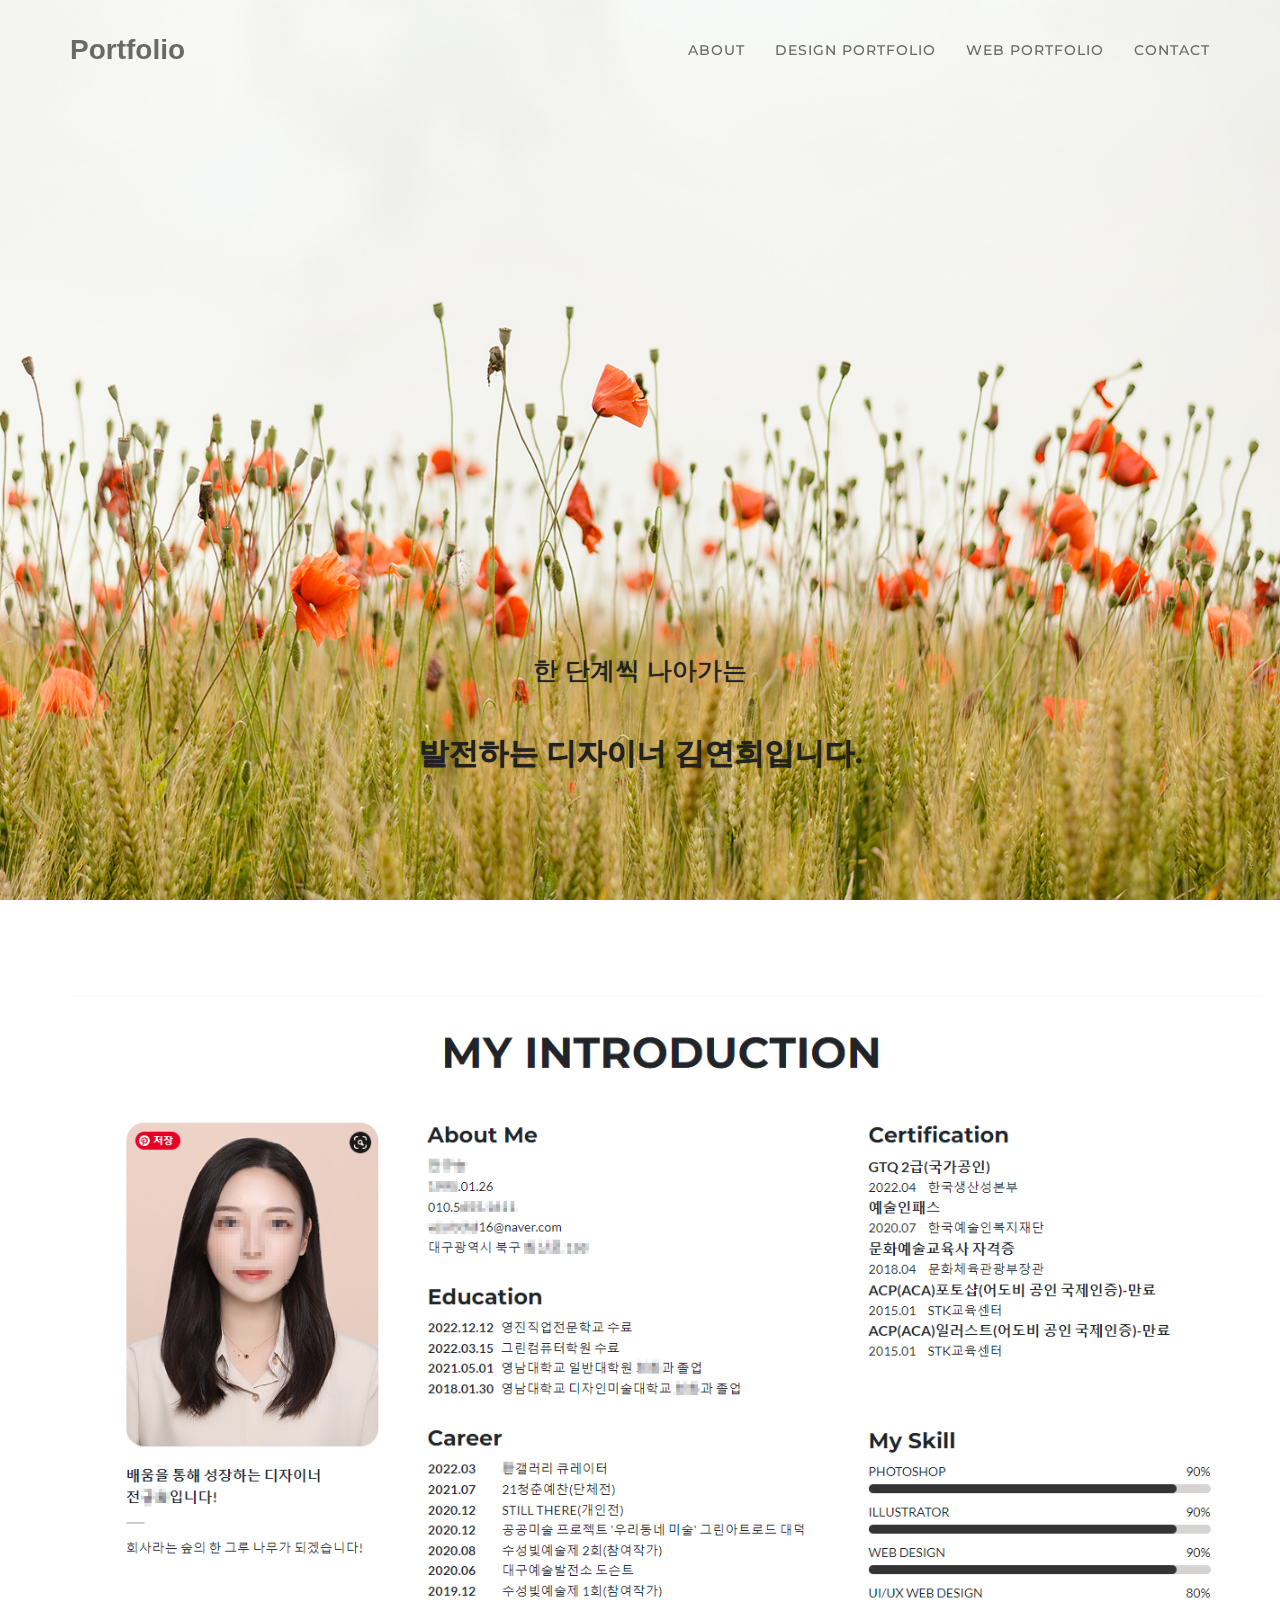
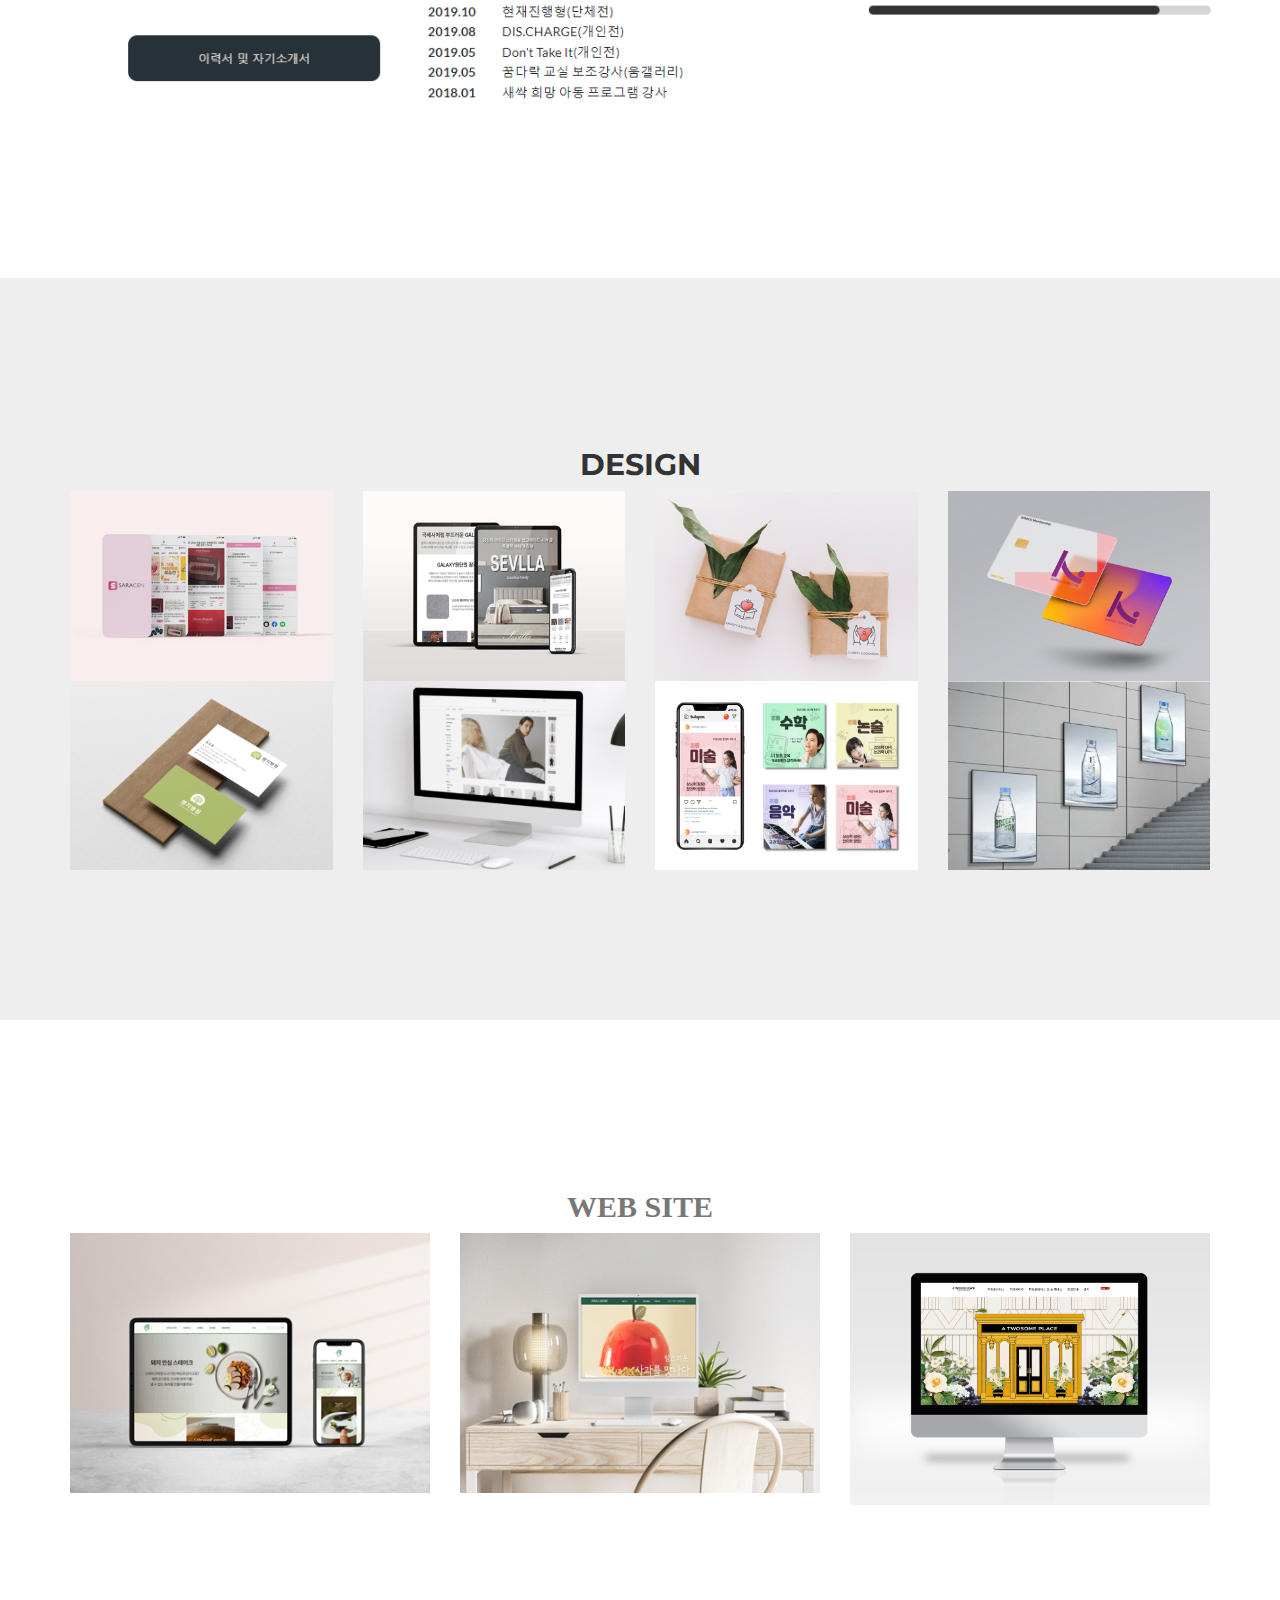
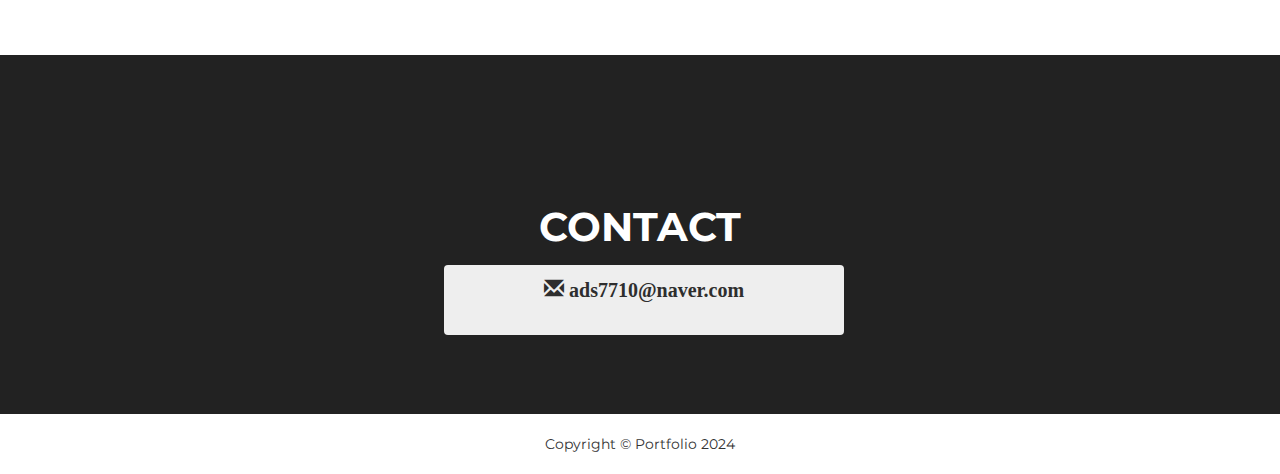
==== commit 1b62a570: "Add files via upload" ====
--- a/index.html
+++ b/index.html
@@ -133,7 +133,7 @@
                                 <i class="fa fa-plus fa-3x"></i>
                             </div>
                         </div>
-                        <img src="img/portfolio/port7.png" class="img-responsive" alt="">      <!-- thumbnail 4 -->
+                        <img src="img/portfolio/port7.jpg" class="img-responsive" alt="">      <!-- thumbnail 4 -->
                     </a>
                     <div class="caption">
                         <!--  <h4>Contents Design </h4>
@@ -161,7 +161,7 @@
                                 <i class="fa fa-plus fa-3x"></i>
                             </div>
                         </div>
-                        <img src="img/portfolio/port08.jpg" class="img-responsive" alt="">      <!-- thumbnail 6 -->
+                        <img src="img/portfolio/port12.jpg" class="img-responsive" alt="">      <!-- thumbnail 6 -->
                     </a>
                     <div class="caption">
                         <!-- <h4>Mobile UI/UX Design</h4>
@@ -175,7 +175,7 @@
                                 <i class="fa fa-plus fa-3x"></i>
                             </div>
                         </div>
-                        <img src="img/portfolio/port12.jpg" class="img-responsive" alt="">      <!-- thumbnail 7 -->
+                        <img src="img/portfolio/port07.jpg" class="img-responsive" alt="">      <!-- thumbnail 7 -->
                     </a>
                     <div class="caption">
                         <!--   <h4>UI/UX Design</h4>
@@ -189,7 +189,7 @@
                                 <i class="fa fa-plus fa-3x"></i>
                             </div>
                         </div>
-                        <img src="img/portfolio/port07.jpg" class="img-responsive" alt="">      <!-- thumbnail 8 -->
+                        <img src="img/portfolio/port8.jpg" class="img-responsive" alt="">      <!-- thumbnail 8 -->
                     </a>
                     <div class="caption">
                         <!-- <h4>UI/UX Design</h4>
@@ -297,7 +297,7 @@
                                 <!-- Project Details Go Here -->
                                 <h2> Web Contents Design </h2>
                                 <p class="item-intro text-muted">Web Contents Design </p>
-                                <img class="img-centered" src="img/portfolio/banner0.jpg" alt="포트폴리오">
+                                <img class="img-centered" src="img/portfolio/banner0.jpg" alt="포트폴리오">         
                                 <p> 그래픽 수업을 통해 만든 결과물입니다. </p>
                                 <p>그래픽 프로그램을 이용한 그림작업,포스터디자인,리플렛,브러슈어 작업을 할 수 있습니다.
                                 </p>
@@ -326,7 +326,7 @@
                                 <!-- Project Details Go Here -->
                                 <h2> Web Contents Design </h2>
                                 <p class="item-intro text-muted">Web Contents Design </p>
-                                <img class="img-centered" src="img/portfolio/banner0.jpg" alt="포트폴리오">
+                                <img class="img-centered" src="img/portfolio/banner0.jpg" alt="포트폴리오">         
                                 <p> 그래픽 수업을 통해 만든 결과물입니다. </p>
                                 <p>그래픽 프로그램을 이용한 그림작업,포스터디자인,리플렛,브러슈어 작업을 할 수 있습니다.
                                 </p>
@@ -366,7 +366,7 @@
                                 <!-- Project Details Go Here -->
                                 <h2> Web Contents Design </h2>
                                 <p class="item-intro text-muted">Web Contents Design </p>
-                                <img class="img-centered" src="img/portfolio/banner0.jpg" alt="포트폴리오">
+                                <img class="img-centered" src="img/portfolio/banner0.jpg" alt="포트폴리오">         
                                 <p> 그래픽 수업을 통해 만든 결과물입니다. </p>
                                 <p>그래픽 프로그램을 이용한 그림작업,포스터디자인,리플렛,브러슈어 작업을 할 수 있습니다.
                                 </p>
@@ -608,10 +608,10 @@
                                 <h5>Responsive Renewal web Design
                                 </h5>
                                 <p>
-                                    <button class="btn btn-primary"><a href="http://bootnip.dothome.co.kr/project.pdf" style="text-transform: lowercase;font-style:italic; "> 기획서 보기 </a></button>
-                                    <button class="btn btn-primary"><a href="http://gkflfl333.cafe24.com/" style="text-transform: lowercase;font-style:italic; "> 사이트 바로가기 </a></button>
+                                    <button class="btn btn-primary"><a href="https://yhkim3164.github.io/semiecooking/semi.pdf" style="text-transform: lowercase;font-style:italic; "> 기획서 보기 </a></button>
+                                    <button class="btn btn-primary"><a href="https://yhkim3164.github.io/index" style="text-transform: lowercase;font-style:italic; "> 사이트 바로가기 </a></button>
                                 </p>
-                                <img class="img-responsive img-centered" src="img/portfolio/p09.jpg" alt="">
+                                <img class="img-responsive img-centered" src="img/portfolio/p09.png" alt="">
                                 <p></p>
                                 <button type="button" class="btn btn-primary" data-dismiss="modal"><i class="fa fa-times"></i> Close Project</button>
                             </div>
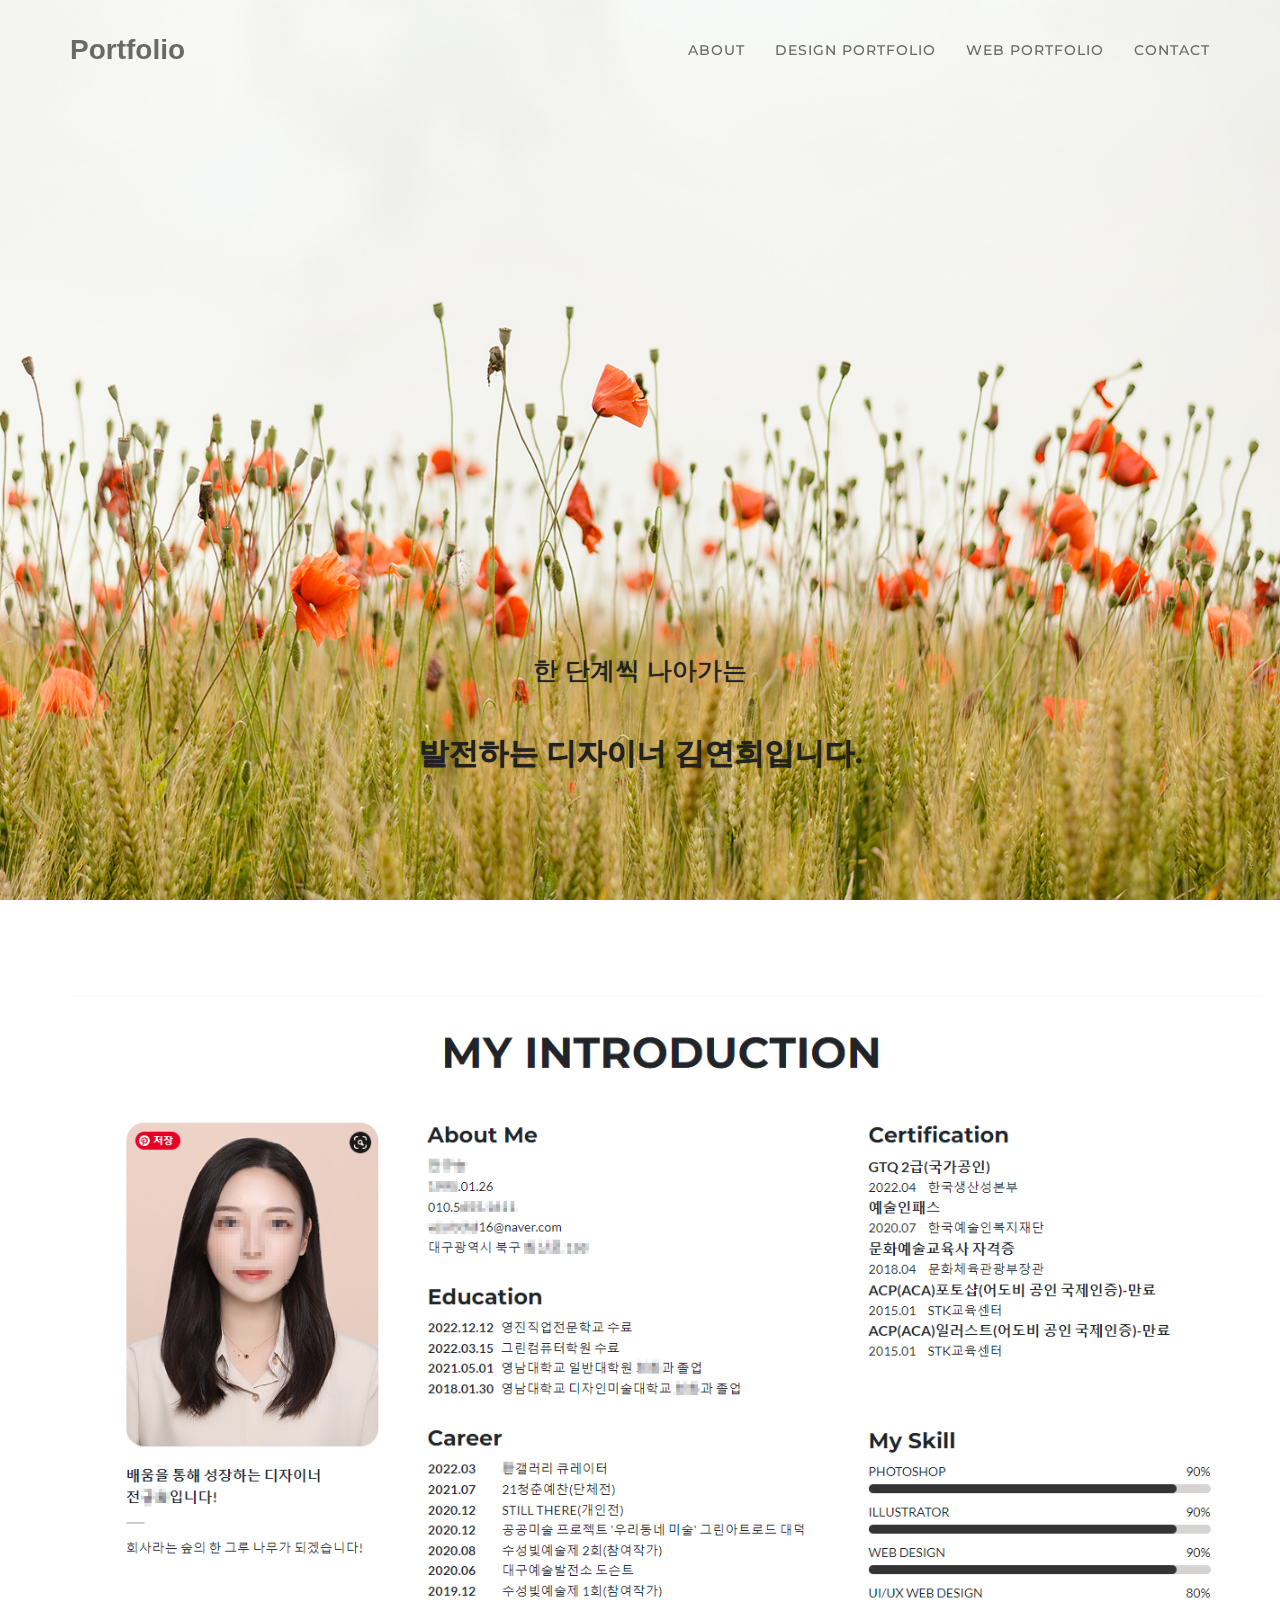
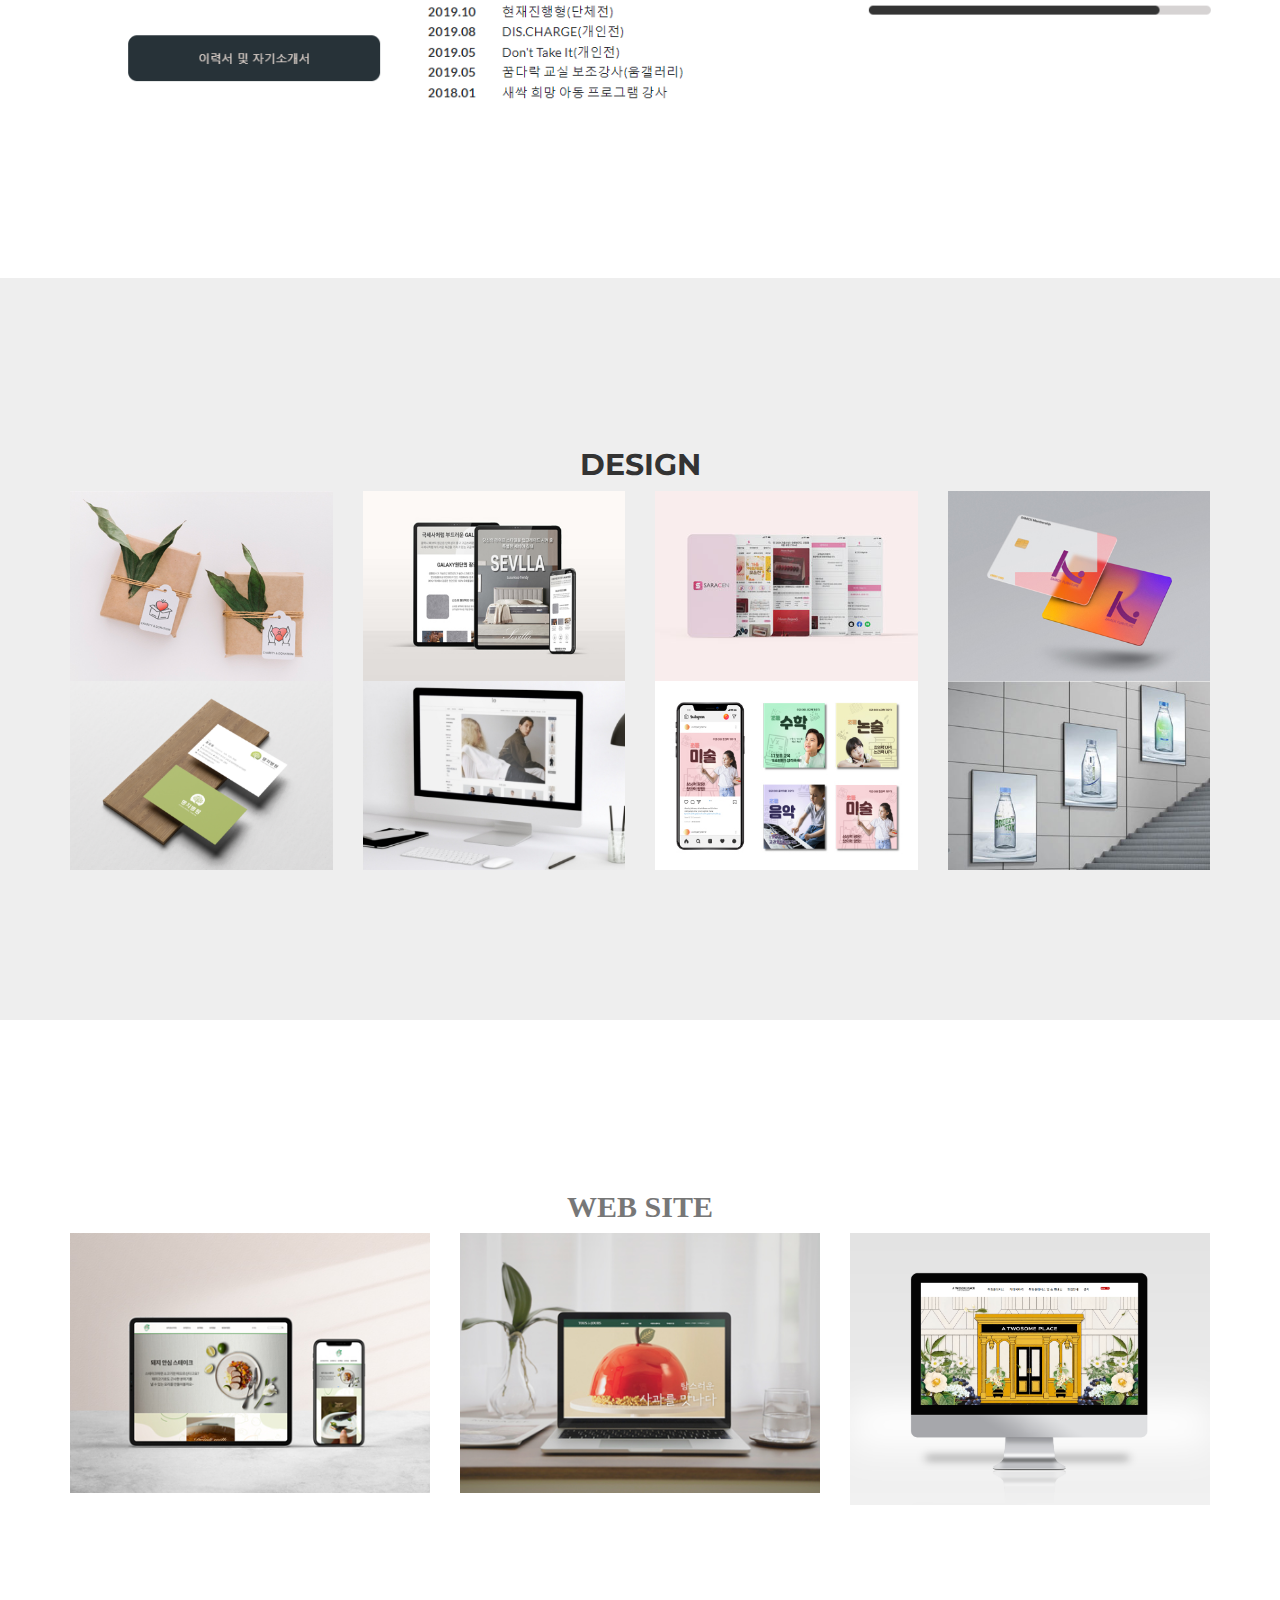
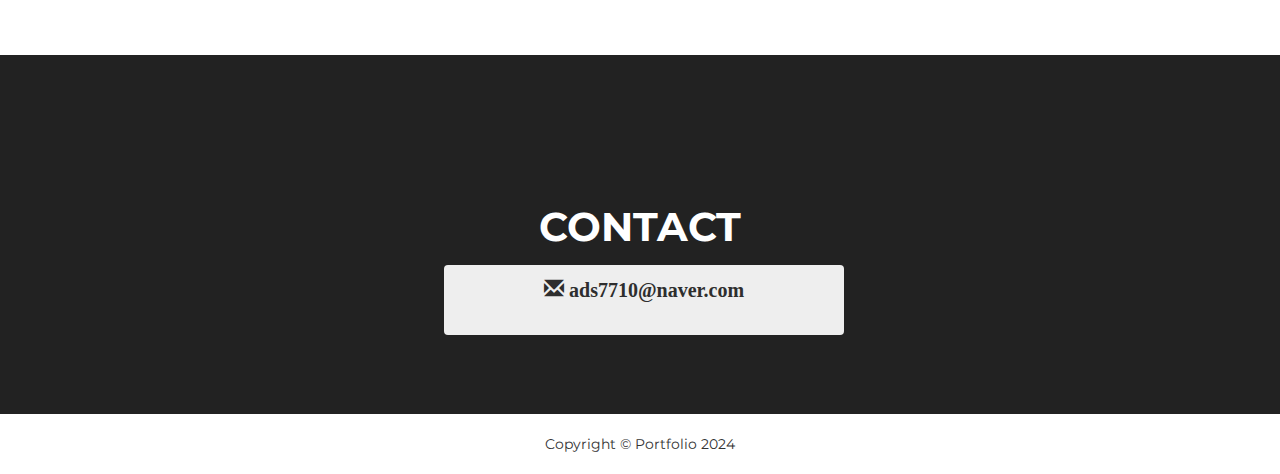
==== commit 3844a32e: "Add files via upload" ====
--- a/index.html
+++ b/index.html
@@ -280,8 +280,20 @@
     </footer>
 
 
-    <!-- Project 1 -->
-    <div class="portfolio-modal modal fade" id="project1" tabindex="-1" role="dialog" aria-hidden="true">
+
+
+
+
+
+
+
+
+
+    <!-- Portfolio Modals -->
+    <!-- Use the modals below to showcase details about your portfolio projects! -->
+
+    <!-- Portfolio Modal 1 -->
+    <div class="portfolio-modal modal fade" id="portfolioModal1" tabindex="-1" role="dialog" aria-hidden="true">
         <div class="modal-dialog">
             <div class="modal-content">
                 <div class="close-modal" data-dismiss="modal">
@@ -297,7 +309,7 @@
                                 <!-- Project Details Go Here -->
                                 <h2> Web Contents Design </h2>
                                 <p class="item-intro text-muted">Web Contents Design </p>
-                                <img class="img-centered" src="img/portfolio/banner0.jpg" alt="포트폴리오">         
+                                <img class="img-centered" src="img/portfolio/icon.jpg" alt="포트폴리오">         
                                 <p> 그래픽 수업을 통해 만든 결과물입니다. </p>
                                 <p>그래픽 프로그램을 이용한 그림작업,포스터디자인,리플렛,브러슈어 작업을 할 수 있습니다.
                                 </p>
@@ -310,75 +322,6 @@
         </div>
     </div>
 
-    <div class="portfolio-modal modal fade" id="portfolioModal1" tabindex="-1" role="dialog" aria-hidden="true">
-        <div class="modal-dialog">
-            <div class="modal-content">
-                <div class="close-modal" data-dismiss="modal">
-                    <div class="lr">
-                        <div class="rl">
-                        </div>
-                    </div>
-                </div>
-                <div class="container">
-                    <div class="row">
-                        <div class="col-lg-12 col-lg-offset-2">
-                            <div class="modal-body">
-                                <!-- Project Details Go Here -->
-                                <h2> Web Contents Design </h2>
-                                <p class="item-intro text-muted">Web Contents Design </p>
-                                <img class="img-centered" src="img/portfolio/banner0.jpg" alt="포트폴리오">         
-                                <p> 그래픽 수업을 통해 만든 결과물입니다. </p>
-                                <p>그래픽 프로그램을 이용한 그림작업,포스터디자인,리플렛,브러슈어 작업을 할 수 있습니다.
-                                </p>
-                                <button type="butt#a96280on" class="btn btn-primary" data-dismiss="modal"><i class="fa fa-times"></i> Close Project</button>
-                            </div>
-                        </div>
-                    </div>
-                </div>
-            </div>
-        </div>
-    </div>
-
-
-
-
-
-
-
-
-    <!-- Portfolio Modals -->
-    <!-- Use the modals below to showcase details about your portfolio projects! -->
-
-    <!-- Portfolio Modal 1 -->
-    <div class="portfolio-modal modal fade" id="portfolioModal1" tabindex="-1" role="dialog" aria-hidden="true">
-        <div class="modal-dialog">
-            <div class="modal-content">
-                <div class="close-modal" data-dismiss="modal">
-                    <div class="lr">
-                        <div class="rl">
-                        </div>
-                    </div>
-                </div>
-                <div class="container">
-                    <div class="row">
-                        <div class="col-lg-12 col-lg-offset-2">
-                            <div class="modal-body">
-                                <!-- Project Details Go Here -->
-                                <h2> Web Contents Design </h2>
-                                <p class="item-intro text-muted">Web Contents Design </p>
-                                <img class="img-centered" src="img/portfolio/banner0.jpg" alt="포트폴리오">         
-                                <p> 그래픽 수업을 통해 만든 결과물입니다. </p>
-                                <p>그래픽 프로그램을 이용한 그림작업,포스터디자인,리플렛,브러슈어 작업을 할 수 있습니다.
-                                </p>
-                                <button type="butt#a96280on" class="btn btn-primary" data-dismiss="modal"><i class="fa fa-times"></i> Close Project</button>
-                            </div>
-                        </div>
-                    </div>
-                </div>
-            </div>
-        </div>
-    </div>
-
     <!-- Portfolio Modal 2 -->
     <div class="portfolio-modal modal fade" id="portfolioModal2" tabindex="-1" role="dialog" aria-hidden="true">
         <div class="modal-dialog">
@@ -395,8 +338,7 @@
                             <div class="modal-body">
                                 <h2> Brand </h2>
                                 <p class="item-intro text-muted"> Brand work </p>
-                                <img class="img-responsive img-centered" src="img/portfolio/clinic.png" alt="상품 사진 밝기 보"><br>
-                                <img class="img-responsive img-centered" src="img/portfolio/doggy-on.jpg" alt="상품 사진 밝기 보">
+                                <img class="img-responsive img-centered" src="img/portfolio/sev.jpg" alt="상품 사진 밝기 보">                                
                                 <p>기업에 맞는 브랜드 디자인을 할 수 있습나다. </p>
                                 <p></p>
                                 <button type="button" class="btn btn-primary" data-dismiss="modal"><i class="fa fa-times"></i> Close Project</button>
@@ -426,13 +368,15 @@
                                 <h2> Web site work </h2>
                                 <p class="item-intro text-muted"> </p>
                                 <p class="item-intro text-muted"><span> view </span>
-                                    <a href="http://id.dothome.co.kr"> http://id.dothome.co.kr </a>
+                                    <a href="https://www.figma.com/proto/J379nNPS8Fs1DV570dPAHC/UI-Design?node-id=162-1885&node-type=frame&t=jIkmf4QhF5LSIO6p-9&scaling=scale-down&content-scaling=fixed&page-id=0%3A1&starting-point-node-id=162%3A1885&show-proto-sidebar=1">
+                                        https://www.figma.com/proto/J379nNPS8Fs1DV570dPAHC/UI-Design?node-id=162-1885&node-type=frame&t=jIkmf4QhF5LSIO6p-9&scaling=scale-down&content-scaling=fixed&page-id=0%3A1&starting-point-node-id=162%3A1885&show-proto-sidebar=1</a>
                                 </p>
                                 <p class="item-intro text-muted"> <span> Adobe XD or Figma link </span>
-                                    <a href="http://id.dothome.co.kr"> https://www.figma.com/file </a>
+                                    <a href="https://www.figma.com/design/J379nNPS8Fs1DV570dPAHC/UI-Design?node-id=0-1&t=gHqcpv3t0RZw6BKv-1">
+                                         https://www.figma.com/design/J379nNPS8Fs1DV570dPAHC/UI-Design?node-id=0-1&t=gHqcpv3t0RZw6BKv-1 </a>
                                 </p>
 
-                                <img class="img-responsive img-centered" src="img/portfolio/davinci.jpg" alt="웹페이지 제">
+                                <img class="img-responsive img-centered" src="img/portfolio/sara.jpg" alt="웹페이지 제">
 
                                 <p> Web site를 제작할 수 있습니다.</p>
                                 <button type="button" class="btn btn-primary" data-dismiss="modal"><i class="fa fa-times"></i> Close Project</button>
@@ -462,7 +406,7 @@
                                 <h2>Web site work</h2>
                                 <p class="item-intro text-muted">Web site work 제작</p>
 
-                                <img class="img-responsive img-centered" src="img/portfolio/beatsport.png" alt="">
+                                <img class="img-responsive img-centered" src="img/portfolio/samick.jpg" alt="">
                                 <p> Web site를 제작할 수 있습니다.</p>
                                 <button type="button" class="btn btn-primary" data-dismiss="modal"><i class="fa fa-times"></i> Close Project</button>
                             </div>
@@ -547,7 +491,7 @@
                                 <!-- Project Details Go Here -->
                                 <h2>UI/UX Mobile Design</h2>
                                 <p class="item-intro text-muted">UI/UX Mobile Design</p>
-                                <img class="img-responsive img-centered" src="img/portfolio/uxui.png" alt="">
+                                <img class="img-responsive img-centered" src="img/portfolio/sns.jpg" alt="">
                                 <p></p>
                                 <button type="button" class="btn btn-primary" data-dismiss="modal"><i class="fa fa-times"></i> Close Project</button>
                             </div>
@@ -575,7 +519,7 @@
                                 <!-- Project Details Go Here -->
                                 <h2>UI/UX Mobile Design</h2>
                                 <p class="item-intro text-muted">UI/UX Mobile Design</p>
-                                <img class="img-responsive img-centered" src="img/portfolio/uxui.png" alt="">
+                                <img class="img-responsive img-centered" src="img/portfolio/pulmu.jpg" alt="">
                                 <p></p>
                                 <button type="button" class="btn btn-primary" data-dismiss="modal"><i class="fa fa-times"></i> Close Project</button>
                             </div>
@@ -609,7 +553,7 @@
                                 </h5>
                                 <p>
                                     <button class="btn btn-primary"><a href="https://yhkim3164.github.io/semiecooking/semi.pdf" style="text-transform: lowercase;font-style:italic; "> 기획서 보기 </a></button>
-                                    <button class="btn btn-primary"><a href="https://yhkim3164.github.io/index" style="text-transform: lowercase;font-style:italic; "> 사이트 바로가기 </a></button>
+                                    <button class="btn btn-primary"><a href="https://yhkim3164.github.io/semiecooking/index" style="text-transform: lowercase;font-style:italic; "> 사이트 바로가기 </a></button>
                                 </p>
                                 <img class="img-responsive img-centered" src="img/portfolio/p09.png" alt="">
                                 <p></p>
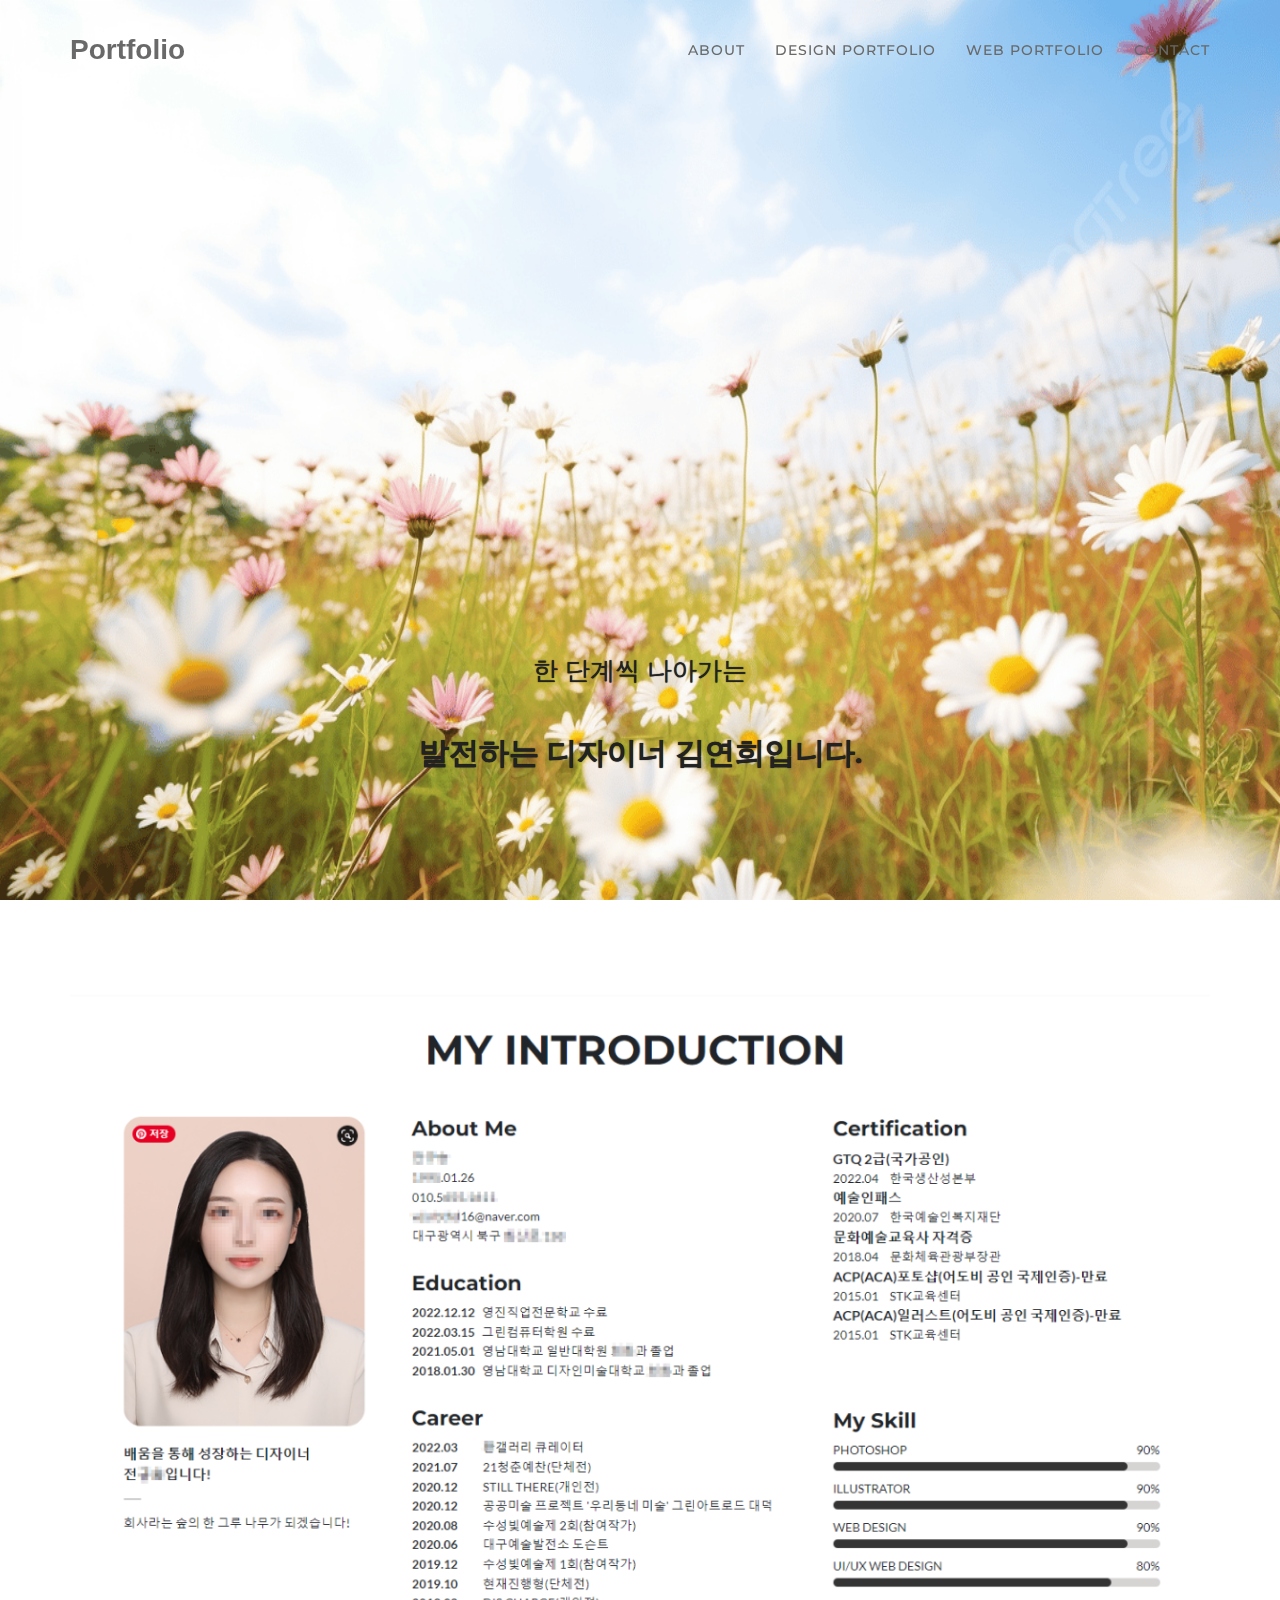
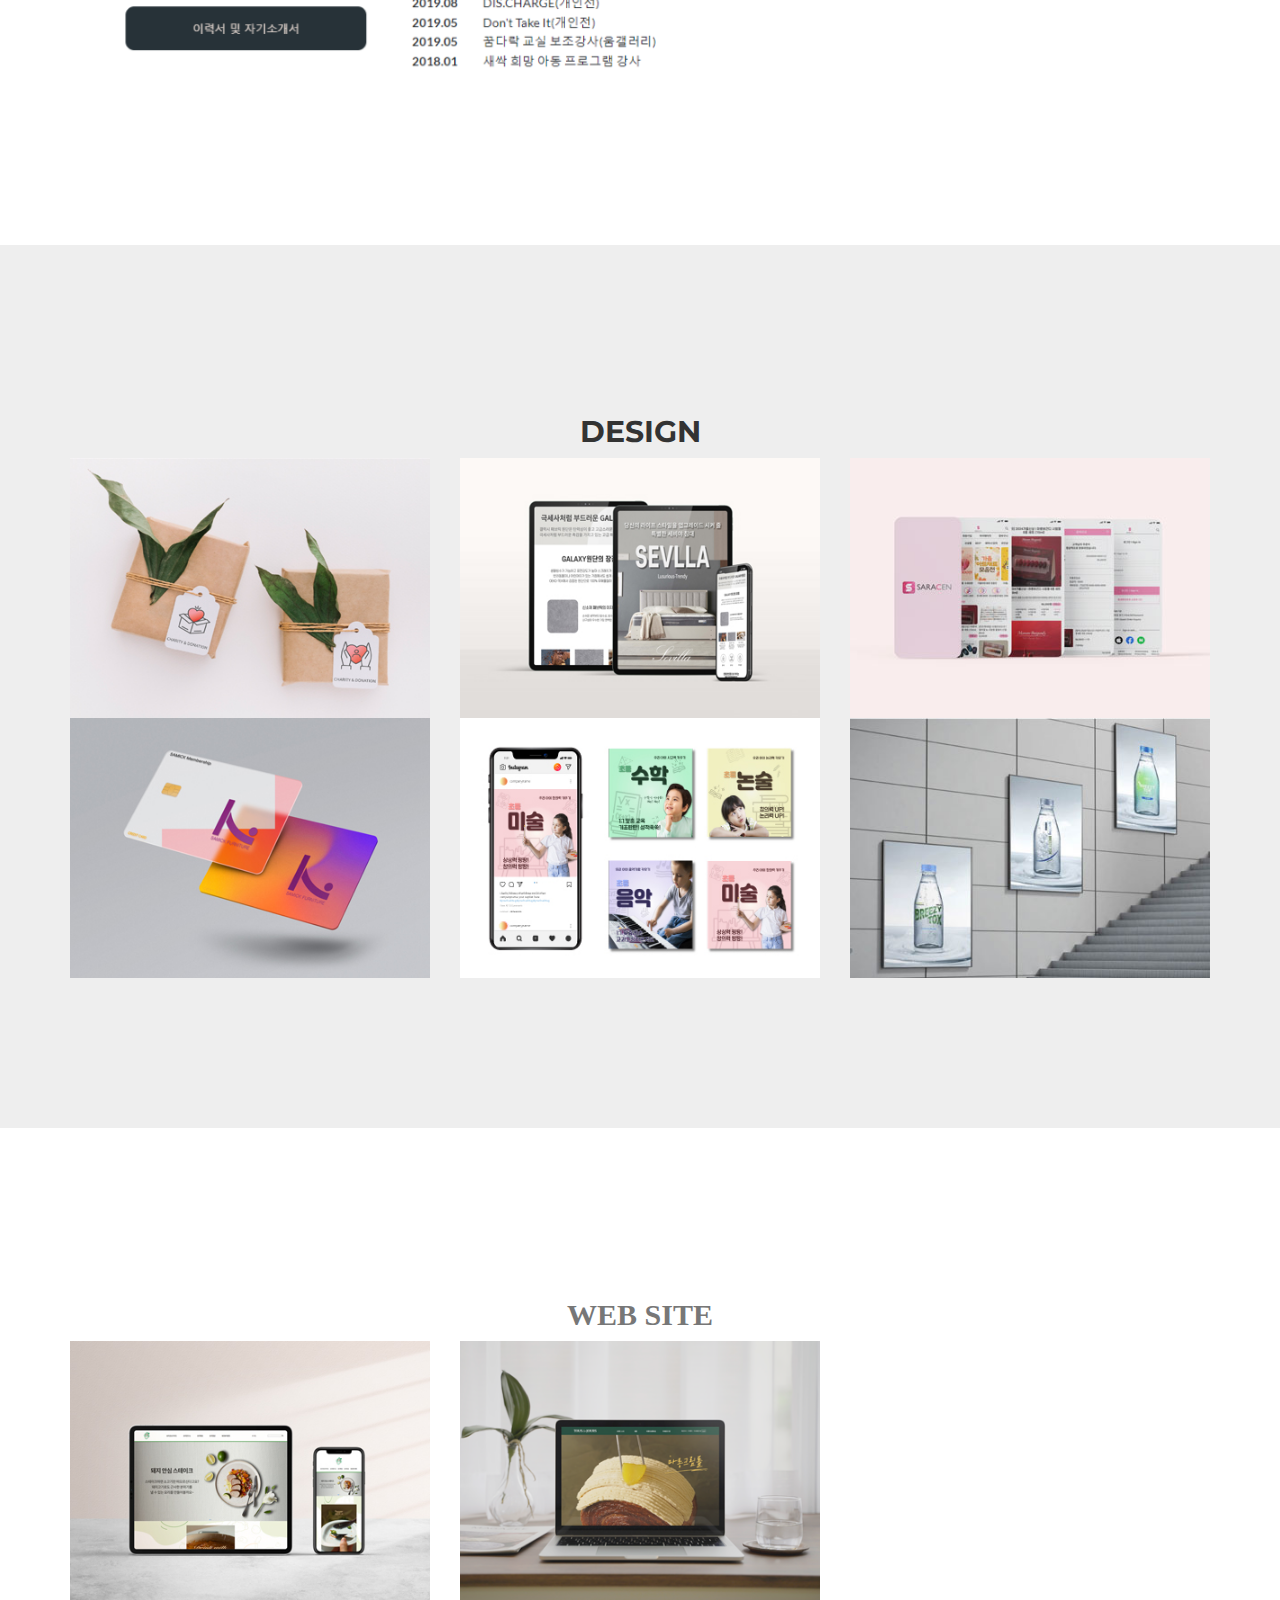
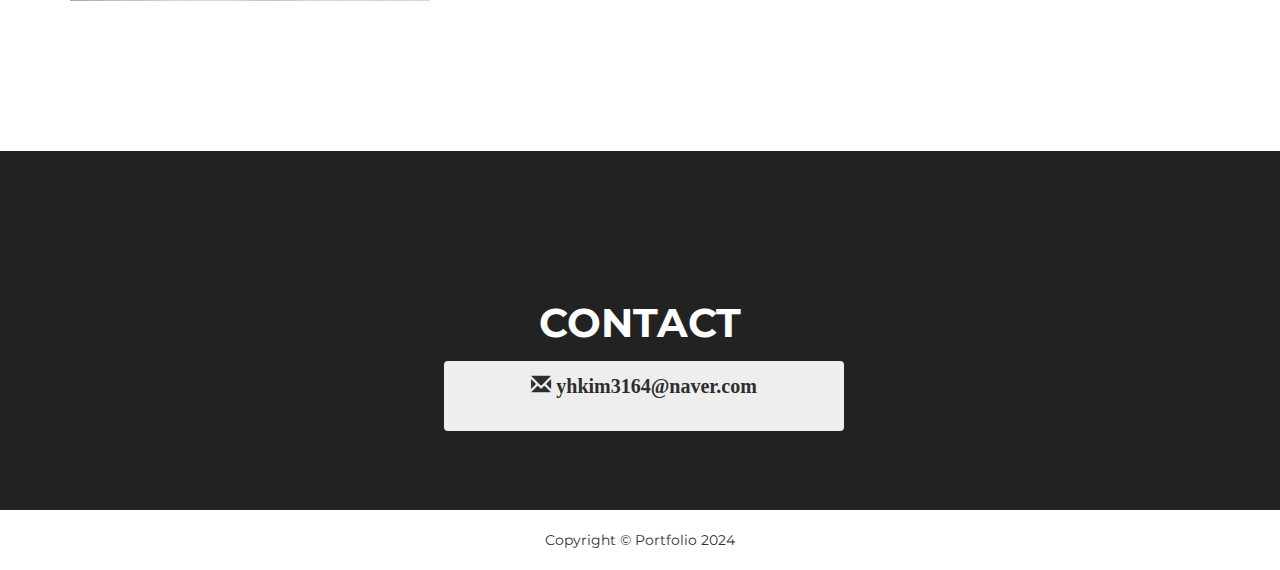
==== commit df7df9a3: "Add files via upload" ====
--- a/index.html
+++ b/index.html
@@ -67,7 +67,7 @@
         <div class="container">
             <div class="row">
                 <div class="col-lg-12">
-                    <img src="img/about/about.png">
+                    <img src="img/about/about.png">         <!-- 프로필 -->
                 </div>
             </div>
         </div>
@@ -84,7 +84,7 @@
                 </div>
             </div>
             <div class="row">
-                <div class="col-md-3 col-sm-6 portfolio-item">
+                <div class="col-md-4 col-sm-6 portfolio-item">
                     <a href="#portfolioModal1" class="portfolio-link" data-toggle="modal">
                         <div class="portfolio-hover">
                             <div class="portfolio-hover-content">
@@ -98,7 +98,7 @@
                                                <p class="text-muted"> Contents Design</p>-->
                     </div>
                 </div>
-                <div class="col-md-3 col-sm-6 portfolio-item">
+                <div class="col-md-4 col-sm-6 portfolio-item">
                     <a href="#portfolioModal2" class="portfolio-link" data-toggle="modal">
                         <div class="portfolio-hover">
                             <div class="portfolio-hover-content">
@@ -112,7 +112,7 @@
                                               <p class="text-muted">Brand Design</p>-->
                     </div>
                 </div>
-                <div class="col-md-3 col-sm-6 portfolio-item">
+                <div class="col-md-4 col-sm-6 portfolio-item">
                     <a href="#portfolioModal3" class="portfolio-link" data-toggle="modal">
                         <div class="portfolio-hover">
                             <div class="portfolio-hover-content">
@@ -126,7 +126,7 @@
                                              <p class="text-muted">Contents Design</p>-->
                     </div>
                 </div>
-                <div class="col-md-3 col-sm-6 portfolio-item">
+                <div class="col-md-4 col-sm-6 portfolio-item">
                     <a href="#portfolioModal4" class="portfolio-link" data-toggle="modal">
                         <div class="portfolio-hover">
                             <div class="portfolio-hover-content">
@@ -140,35 +140,8 @@
                                                <p class="text-muted">Contents Design </p>-->
                     </div>
                 </div>
-                <div class="col-md-3 col-sm-6 portfolio-item">
-                    <a href="#portfolioModal5" class="portfolio-link" data-toggle="modal">
-                        <div class="portfolio-hover">
-                            <div class="portfolio-hover-content">
-                                <i class="fa fa-plus fa-3x"></i>
-                            </div>
-                        </div>
-                        <img src="img/portfolio/port8.png" class="img-responsive" alt="">       <!-- thumbnail 5 -->
-                    </a>
-                    <div class="caption">
-                        <!-- <h4>Contents Design</h4>
-                                               <p class="text-muted"> Contents Design </p>-->
-                    </div>
-                </div>
-                <div class="col-md-3 col-sm-6 portfolio-item">
-                    <a href="#portfolioModal6" class="portfolio-link" data-toggle="modal">
-                        <div class="portfolio-hover">
-                            <div class="portfolio-hover-content">
-                                <i class="fa fa-plus fa-3x"></i>
-                            </div>
-                        </div>
-                        <img src="img/portfolio/port12.jpg" class="img-responsive" alt="">      <!-- thumbnail 6 -->
-                    </a>
-                    <div class="caption">
-                        <!-- <h4>Mobile UI/UX Design</h4>
-                                               <p class="text-muted">Mobile UI/UX Design</p>-->
-                    </div>
-                </div>
-                <div class="col-md-3 col-sm-6 portfolio-item">
+               
+                <div class="col-md-4 col-sm-6 portfolio-item">
                     <a href="#portfolioModal7" class="portfolio-link" data-toggle="modal">
                         <div class="portfolio-hover">
                             <div class="portfolio-hover-content">
@@ -182,7 +155,7 @@
                                             <p class="text-muted">Mobile UI/UX Design</p>-->
                     </div>
                 </div>
-                <div class="col-md-3 col-sm-6 portfolio-item">
+                <div class="col-md-4 col-sm-6 portfolio-item">
                     <a href="#portfolioModal8" class="portfolio-link" data-toggle="modal">
                         <div class="portfolio-hover">
                             <div class="portfolio-hover-content">
@@ -231,25 +204,13 @@
                                 <i class="fa fa-plus fa-3x"></i>
                             </div>
                         </div>
-                        <img src="img/portfolio/port05.jpg" class="img-responsive" alt="">      <!-- thumbnail 2 -->
+                        <img src="img/portfolio/port05.png" class="img-responsive" alt="">      <!-- thumbnail 2 -->
                     </a>
                     <div class="portfolio-caption">
 
                     </div>
                 </div>
-                <div class="col-md-4 col-sm-6 portfolio-item">
-                    <a href="#portfolioModal11" class="portfolio-link" data-toggle="modal">
-                        <div class="portfolio-hover">
-                            <div class="portfolio-hover-content">
-                                <i class="fa fa-plus fa-3x"></i>
-                            </div>
-                        </div>
-                        <img src="img/portfolio/shm.png" class="img-responsive" alt="">         <!-- thumbnail 3 -->
-                    </a>
-                    <div class="portfolio-caption">
-
-                    </div>
-                </div>
+                
             </div>
         </div>
     </section>
@@ -263,7 +224,7 @@
             <div class="row">
                 <div class="col-lg-12 text-center">
                     <h2 class="section-heading">Contact</h2>
-                    <div style="width: 400px; height: 70px; background-color: #eee; ; padding-top: 10px; clear: both; font-family: '맑은 고딕'; font-weight: bolder; color: #2E2E2E; font-size: 20px; border: 1px solid transparent; border-radius: 4px; position: absolute; top: 50%; left: 43%; margin-top:30px; margin-right: 0; margin-left: -114px; margin-bottom: 0;"> <span class="glyphicon glyphicon-envelope" aria-hidden="true"></span> ads7710@naver.com</div>
+                    <div style="width: 400px; height: 70px; background-color: #eee; ; padding-top: 10px; clear: both; font-family: '맑은 고딕'; font-weight: bolder; color: #2E2E2E; font-size: 20px; border: 1px solid transparent; border-radius: 4px; position: absolute; top: 50%; left: 43%; margin-top:30px; margin-right: 0; margin-left: -114px; margin-bottom: 0;"> <span class="glyphicon glyphicon-envelope" aria-hidden="true"></span> yhkim3164@naver.com</div>
                 </div>
             </div>
         </div>
@@ -308,11 +269,9 @@
                             <div class="modal-body">
                                 <!-- Project Details Go Here -->
                                 <h2> Web Contents Design </h2>
-                                <p class="item-intro text-muted">Web Contents Design </p>
+                                <p class="item-intro text-muted">CHARITY&DONATION_ICON </p>
                                 <img class="img-centered" src="img/portfolio/icon.jpg" alt="포트폴리오">         
-                                <p> 그래픽 수업을 통해 만든 결과물입니다. </p>
-                                <p>그래픽 프로그램을 이용한 그림작업,포스터디자인,리플렛,브러슈어 작업을 할 수 있습니다.
-                                </p>
+                                
                                 <button type="butt#a96280on" class="btn btn-primary" data-dismiss="modal"><i class="fa fa-times"></i> Close Project</button>
                             </div>
                         </div>
@@ -336,10 +295,10 @@
                     <div class="row">
                         <div class="col-lg-12 col-lg-offset-2">
                             <div class="modal-body">
-                                <h2> Brand </h2>
-                                <p class="item-intro text-muted"> Brand work </p>
+                                <h2> Web site work </h2>
+                                <p class="item-intro text-muted"> DETAIL PAGE </p>
                                 <img class="img-responsive img-centered" src="img/portfolio/sev.jpg" alt="상품 사진 밝기 보">                                
-                                <p>기업에 맞는 브랜드 디자인을 할 수 있습나다. </p>
+                                <p> </p>
                                 <p></p>
                                 <button type="button" class="btn btn-primary" data-dismiss="modal"><i class="fa fa-times"></i> Close Project</button>
                             </div>
@@ -365,20 +324,20 @@
                         <div class="col-lg-12 col-lg-offset-2">
                             <div class="modal-body">
                                 <!-- Project Details Go Here -->
-                                <h2> Web site work </h2>
+                                <h2> UI/UX Mobile Design </h2>
                                 <p class="item-intro text-muted"> </p>
                                 <p class="item-intro text-muted"><span> view </span>
                                     <a href="https://www.figma.com/proto/J379nNPS8Fs1DV570dPAHC/UI-Design?node-id=162-1885&node-type=frame&t=jIkmf4QhF5LSIO6p-9&scaling=scale-down&content-scaling=fixed&page-id=0%3A1&starting-point-node-id=162%3A1885&show-proto-sidebar=1">
                                         https://www.figma.com/proto/J379nNPS8Fs1DV570dPAHC/UI-Design?node-id=162-1885&node-type=frame&t=jIkmf4QhF5LSIO6p-9&scaling=scale-down&content-scaling=fixed&page-id=0%3A1&starting-point-node-id=162%3A1885&show-proto-sidebar=1</a>
                                 </p>
-                                <p class="item-intro text-muted"> <span> Adobe XD or Figma link </span>
+                                <p class="item-intro text-muted"> <span> Figma link </span>
                                     <a href="https://www.figma.com/design/J379nNPS8Fs1DV570dPAHC/UI-Design?node-id=0-1&t=gHqcpv3t0RZw6BKv-1">
                                          https://www.figma.com/design/J379nNPS8Fs1DV570dPAHC/UI-Design?node-id=0-1&t=gHqcpv3t0RZw6BKv-1 </a>
                                 </p>
 
                                 <img class="img-responsive img-centered" src="img/portfolio/sara.jpg" alt="웹페이지 제">
 
-                                <p> Web site를 제작할 수 있습니다.</p>
+                                <p> </p>
                                 <button type="button" class="btn btn-primary" data-dismiss="modal"><i class="fa fa-times"></i> Close Project</button>
                             </div>
                         </div>
@@ -403,68 +362,11 @@
                         <div class="col-lg-12 col-lg-offset-2">
                             <div class="modal-body">
                                 <!-- Project Details Go Here -->
-                                <h2>Web site work</h2>
-                                <p class="item-intro text-muted">Web site work 제작</p>
+                                <h2>BRAND</h2>
+                                <p class="item-intro text-muted">LOGO DESIGN</p>
 
                                 <img class="img-responsive img-centered" src="img/portfolio/samick.jpg" alt="">
-                                <p> Web site를 제작할 수 있습니다.</p>
-                                <button type="button" class="btn btn-primary" data-dismiss="modal"><i class="fa fa-times"></i> Close Project</button>
-                            </div>
-                        </div>
-                    </div>
-                </div>
-            </div>
-        </div>
-    </div>
-
-    <!-- Portfolio Modal 5 -->
-    <div class="portfolio-modal modal fade" id="portfolioModal5" tabindex="-1" role="dialog" aria-hidden="true">
-        <div class="modal-dialog">
-            <div class="modal-content">
-                <div class="close-modal" data-dismiss="modal">
-                    <div class="lr">
-                        <div class="rl">
-                        </div>
-                    </div>
-                </div>
-                <div class="container">
-                    <div class="row">
-                        <div class="col-lg-12 col-lg-offset-2">
-                            <div class="modal-body">
-                                <!-- Project Details Go Here -->
-                                <h2>Shoppingmall Website </h2>
-                                <p class="item-intro text-muted">
-                                <h3>Link :<a href="http://gkflfl333.cafe24.com/" style="text-transform: lowercase;font-style:italic; "> http://gkflfl333.cafe24.com/</a></h3>
-                                <img class="img-centered" src="img/portfolio/cafe24.png" alt="">
-
-                                <button type="button" class="btn btn-primary" data-dismiss="modal"><i class="fa fa-times"></i> Close Project</button>
-                            </div>
-                        </div>
-                    </div>
-                </div>
-            </div>
-        </div>
-    </div>
-
-    <!-- Portfolio Modal 6 -->
-    <div class="portfolio-modal modal fade" id="portfolioModal6" tabindex="-1" role="dialog" aria-hidden="true">
-        <div class="modal-dialog">
-            <div class="modal-content">
-                <div class="close-modal" data-dismiss="modal">
-                    <div class="lr">
-                        <div class="rl">
-                        </div>
-                    </div>
-                </div>
-                <div class="container">
-                    <div class="row">
-                        <div class="col-lg-12 col-lg-offset-2">
-                            <div class="modal-body">
-                                <!-- Project Details Go Here -->
-                                <h2>UI/UX Mobile Design</h2>
-                                <p class="item-intro text-muted">UI/UX Mobile Design</p>
-                                <img class="img-responsive img-centered" src="img/portfolio/uxui.png" alt="">
-                                <p></p>
+                                <p> </p>
                                 <button type="button" class="btn btn-primary" data-dismiss="modal"><i class="fa fa-times"></i> Close Project</button>
                             </div>
                         </div>
@@ -489,8 +391,8 @@
                         <div class="col-lg-12 col-lg-offset-2">
                             <div class="modal-body">
                                 <!-- Project Details Go Here -->
-                                <h2>UI/UX Mobile Design</h2>
-                                <p class="item-intro text-muted">UI/UX Mobile Design</p>
+                                <h2>Web contents Design</h2>
+                                <p class="item-intro text-muted">SNS BANNER</p>
                                 <img class="img-responsive img-centered" src="img/portfolio/sns.jpg" alt="">
                                 <p></p>
                                 <button type="button" class="btn btn-primary" data-dismiss="modal"><i class="fa fa-times"></i> Close Project</button>
@@ -517,8 +419,8 @@
                         <div class="col-lg-12 col-lg-offset-2">
                             <div class="modal-body">
                                 <!-- Project Details Go Here -->
-                                <h2>UI/UX Mobile Design</h2>
-                                <p class="item-intro text-muted">UI/UX Mobile Design</p>
+                                <h2>brand</h2>
+                                <p class="item-intro text-muted">PACKAGE RE-DESIGN</p>
                                 <img class="img-responsive img-centered" src="img/portfolio/pulmu.jpg" alt="">
                                 <p></p>
                                 <button type="button" class="btn btn-primary" data-dismiss="modal"><i class="fa fa-times"></i> Close Project</button>
@@ -584,9 +486,8 @@
                                 <h2>Website Project</h2>
                                 <h5 class="item-intro text-muted">Renewal web Design</h5>
                                 <p>
-                                    <button class="btn btn-primary"><a href="http://bootnip.dothome.co.kr/project.pdf" style="text-transform: lowercase;font-style:italic; "> 기획서 보기 </a></button>
-                                    <button class="btn btn-primary"><a href="http://gkflfl333.cafe24.com/" style="text-transform: lowercase;font-style:italic; "> Figma Design </a></button>
-                                    <button class="btn btn-primary"><a href="http://gkflfl333.cafe24.com/" style="text-transform: lowercase;font-style:italic; "> 사이트 바로가기 </a></button>
+                                    <button class="btn btn-primary"><a href="https://yhkim3164.github.io/tous/team_project.pdf" style="text-transform: lowercase;font-style:italic; "> 기획서 보기 </a></button>                                    
+                                    <button class="btn btn-primary"><a href="https://yhkim3164.github.io/tous/index.html"> 사이트 바로가기 </a></button>
                                 </p>
                                 <img class="img-responsive img-centered" src="img/portfolio/p10.jpg" alt="">
                                 <p></p>
@@ -599,35 +500,7 @@
         </div>
     </div>
 
-    <!-- Portfolio Modal 11 -->
-    <div class="portfolio-modal modal fade" id="portfolioModal11" tabindex="-1" role="dialog" aria-hidden="true">
-        <div class="modal-dialog">
-            <div class="modal-content">
-                <div class="close-modal" data-dismiss="modal">
-                    <div class="lr">
-                        <div class="rl">
-                        </div>
-                    </div>
-                </div>
-                <div class="container">
-                    <div class="row">
-                        <div class="col-lg-12 col-lg-offset-2">
-                            <div class="modal-body">
-                                <!-- Project Details Go Here -->
-                                <h2>Shoppingmall Design</h2>
-                                <h5 class="item-intro text-muted">Cafe24 Design</h5>
-                                <p><button class="btn btn-primary"><a href="http://gkflfl333.cafe24.com/" style="text-transform: lowercase;font-style:italic; "> 사이트 바로가기 </a></button>
-                                </p>
-                                <img class="img-responsive img-centered" src="img/portfolio/shop.jpg" alt="">
-                                <p></p>
-                                <button type="button" class="btn btn-primary" data-dismiss="modal"><i class="fa fa-times"></i> Close Project</button>
-                            </div>
-                        </div>
-                    </div>
-                </div>
-            </div>
-        </div>
-    </div>
+    
     <!-- jQuery -->
     <script src="vendor/jquery/jquery.min.js"></script>
 
--- a/css/agency.css
+++ b/css/agency.css
@@ -339,6 +339,10 @@
     font-weight: 400;
     margin-bottom: 20px;
 }
+section#about{
+    padding-top: 30px;
+}
+section#about img{width: 100%; text-align: center;}
 
 @media (min-width: 768px) {
     section {
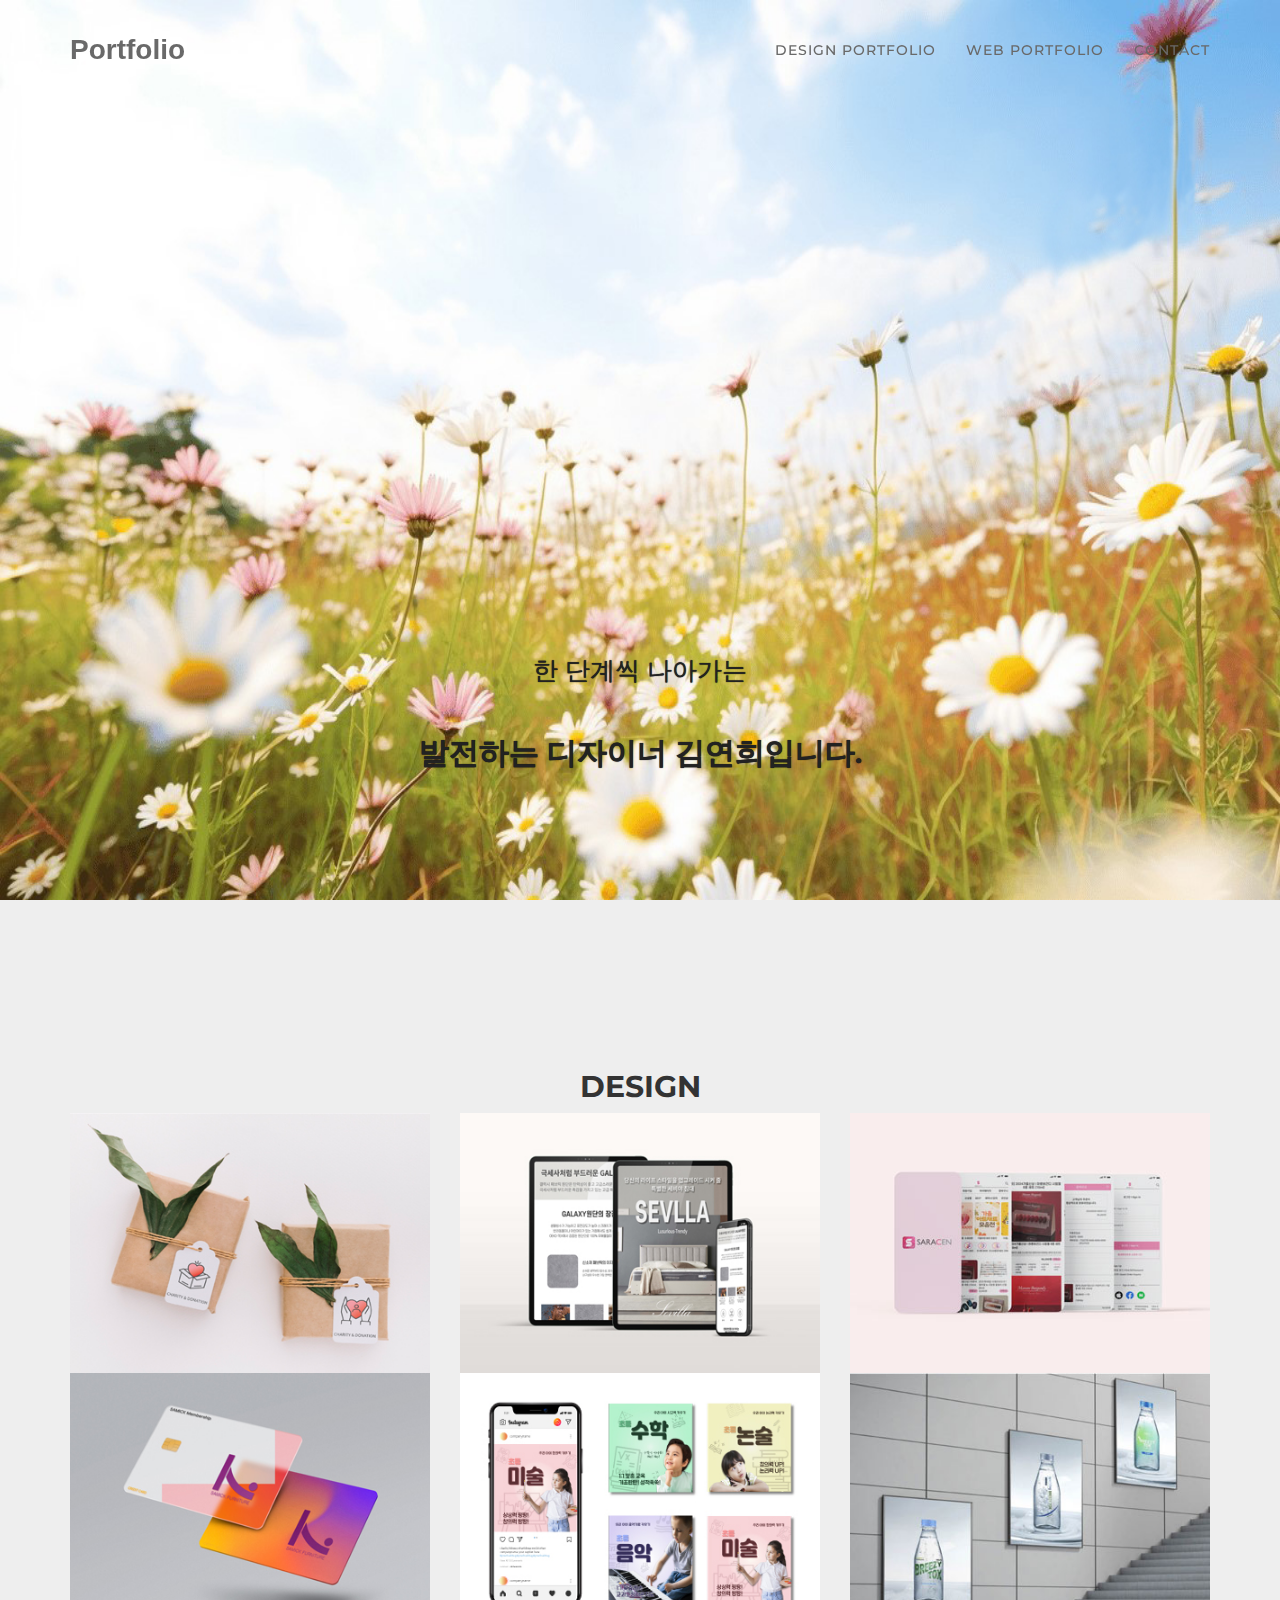
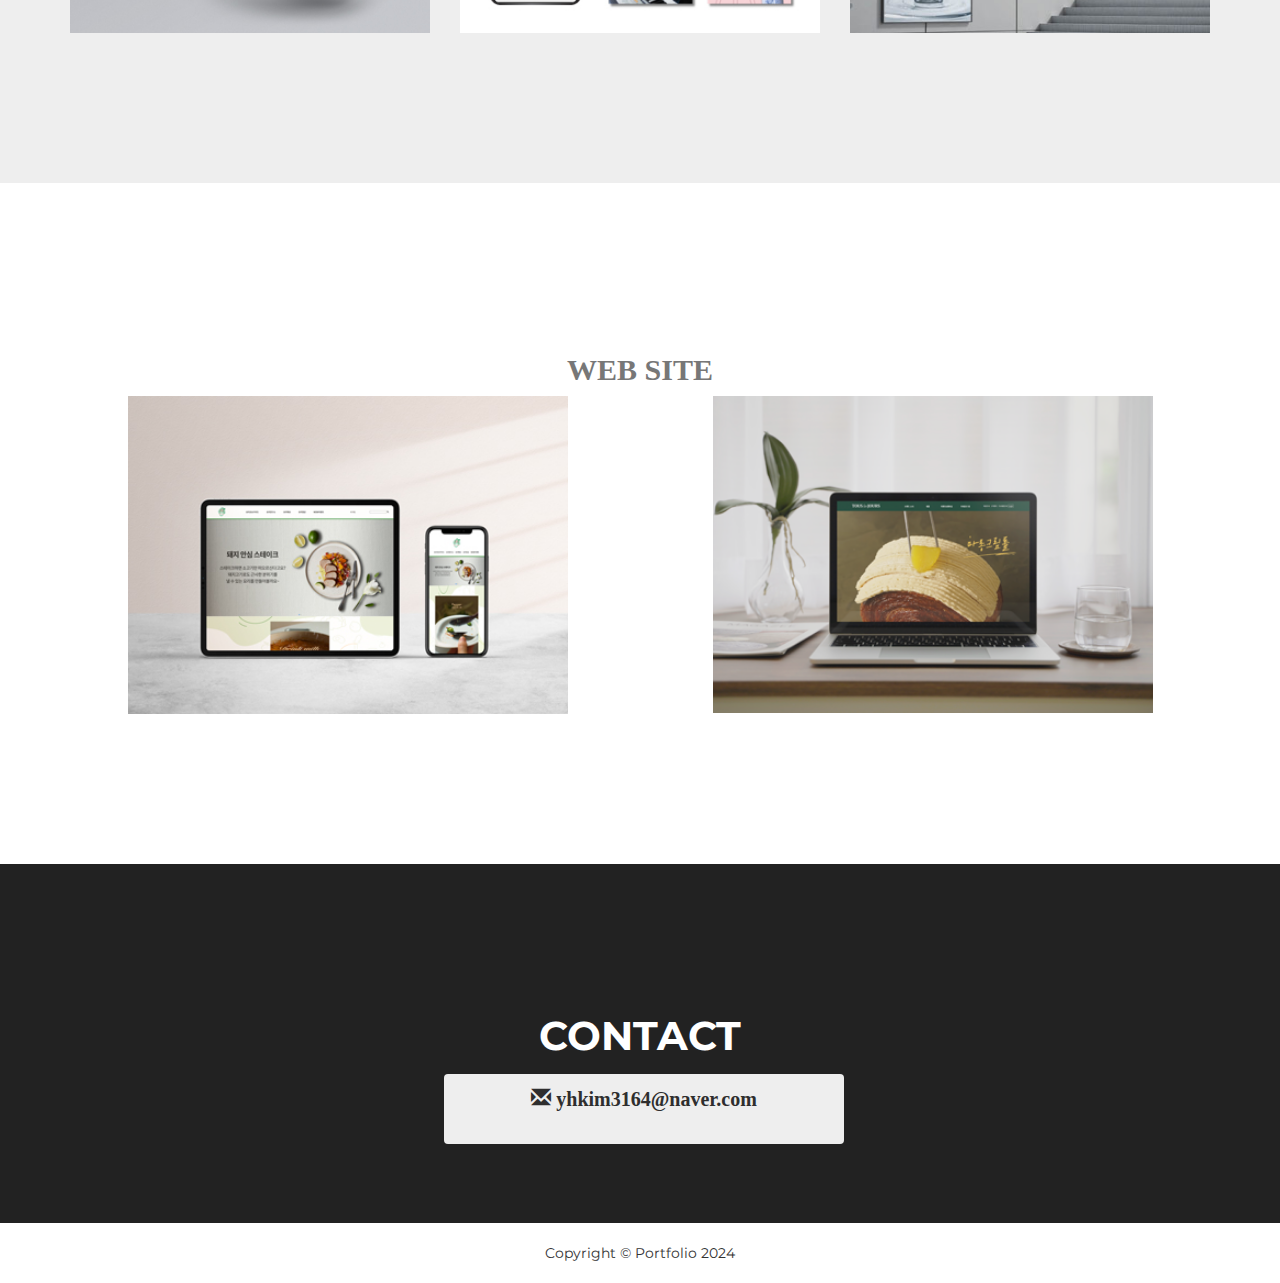
==== commit 43076949: "Add files via upload" ====
--- a/index.html
+++ b/index.html
@@ -33,9 +33,9 @@
                     <li class="hidden">
                         <a href="#page-top"></a>
                     </li>
-                    <li>
+                    <!-- <li>
                         <a class="page-scroll" href="#about">About</a>
-                    </li>
+                    </li> -->
                     <li>
                         <a class="page-scroll" href="#portfolio">Design Portfolio</a>
                     </li>
@@ -62,16 +62,16 @@
         </div>
     </header>
 
-    <!-- About Section -->
-    <section id="about">
+    <!-- About Section -->                                  <!-- 프로필 -->
+    <!-- <section id="about">
         <div class="container">
             <div class="row">
                 <div class="col-lg-12">
-                    <img src="img/about/about.png">         <!-- 프로필 -->
-                </div>
-            </div>
-        </div>
-    </section>
+                    <img src="img/about/about.png">         
+                </div>
+            </div>
+        </div> -->
+    
 
 
     <!-- Portfolio Grid Section -->
@@ -184,7 +184,7 @@
                 </div>
             </div>
             <div class="row">
-                <div class="col-md-4 col-sm-6 portfolio-item">
+                <div class="col-lg-6 col-md-6 col-sm-6 portfolio-item">
                     <a href="#portfolioModal9" class="portfolio-link" data-toggle="modal">
                         <div class="portfolio-hover">
                             <div class="portfolio-hover-content">
@@ -197,7 +197,7 @@
 
                     </div>
                 </div>
-                <div class="col-md-4 col-sm-6 portfolio-item">
+                <div class="col-lg-6 col-md-6 col-sm-6 portfolio-item">
                     <a href="#portfolioModal10" class="portfolio-link" data-toggle="modal">
                         <div class="portfolio-hover">
                             <div class="portfolio-hover-content">
@@ -455,7 +455,7 @@
                                 </h5>
                                 <p>
                                     <button class="btn btn-primary"><a href="https://yhkim3164.github.io/semiecooking/semi.pdf" style="text-transform: lowercase;font-style:italic; "> 기획서 보기 </a></button>
-                                    <button class="btn btn-primary"><a href="https://yhkim3164.github.io/semiecooking/index" style="text-transform: lowercase;font-style:italic; "> 사이트 바로가기 </a></button>
+                                    <button class="btn btn-primary"><a target="_blank" href="https://yhkim3164.github.io/semiecooking/index" style="text-transform: lowercase;font-style:italic; "> 사이트 바로가기 </a></button>
                                 </p>
                                 <img class="img-responsive img-centered" src="img/portfolio/p09.png" alt="">
                                 <p></p>
@@ -487,7 +487,7 @@
                                 <h5 class="item-intro text-muted">Renewal web Design</h5>
                                 <p>
                                     <button class="btn btn-primary"><a href="https://yhkim3164.github.io/tous/team_project.pdf" style="text-transform: lowercase;font-style:italic; "> 기획서 보기 </a></button>                                    
-                                    <button class="btn btn-primary"><a href="https://yhkim3164.github.io/tous/index.html"> 사이트 바로가기 </a></button>
+                                    <button class="btn btn-primary"><a target="_blank" href="https://yhkim3164.github.io/tous/index.html"> 사이트 바로가기 </a></button>
                                 </p>
                                 <img class="img-responsive img-centered" src="img/portfolio/p10.jpg" alt="">
                                 <p></p>
